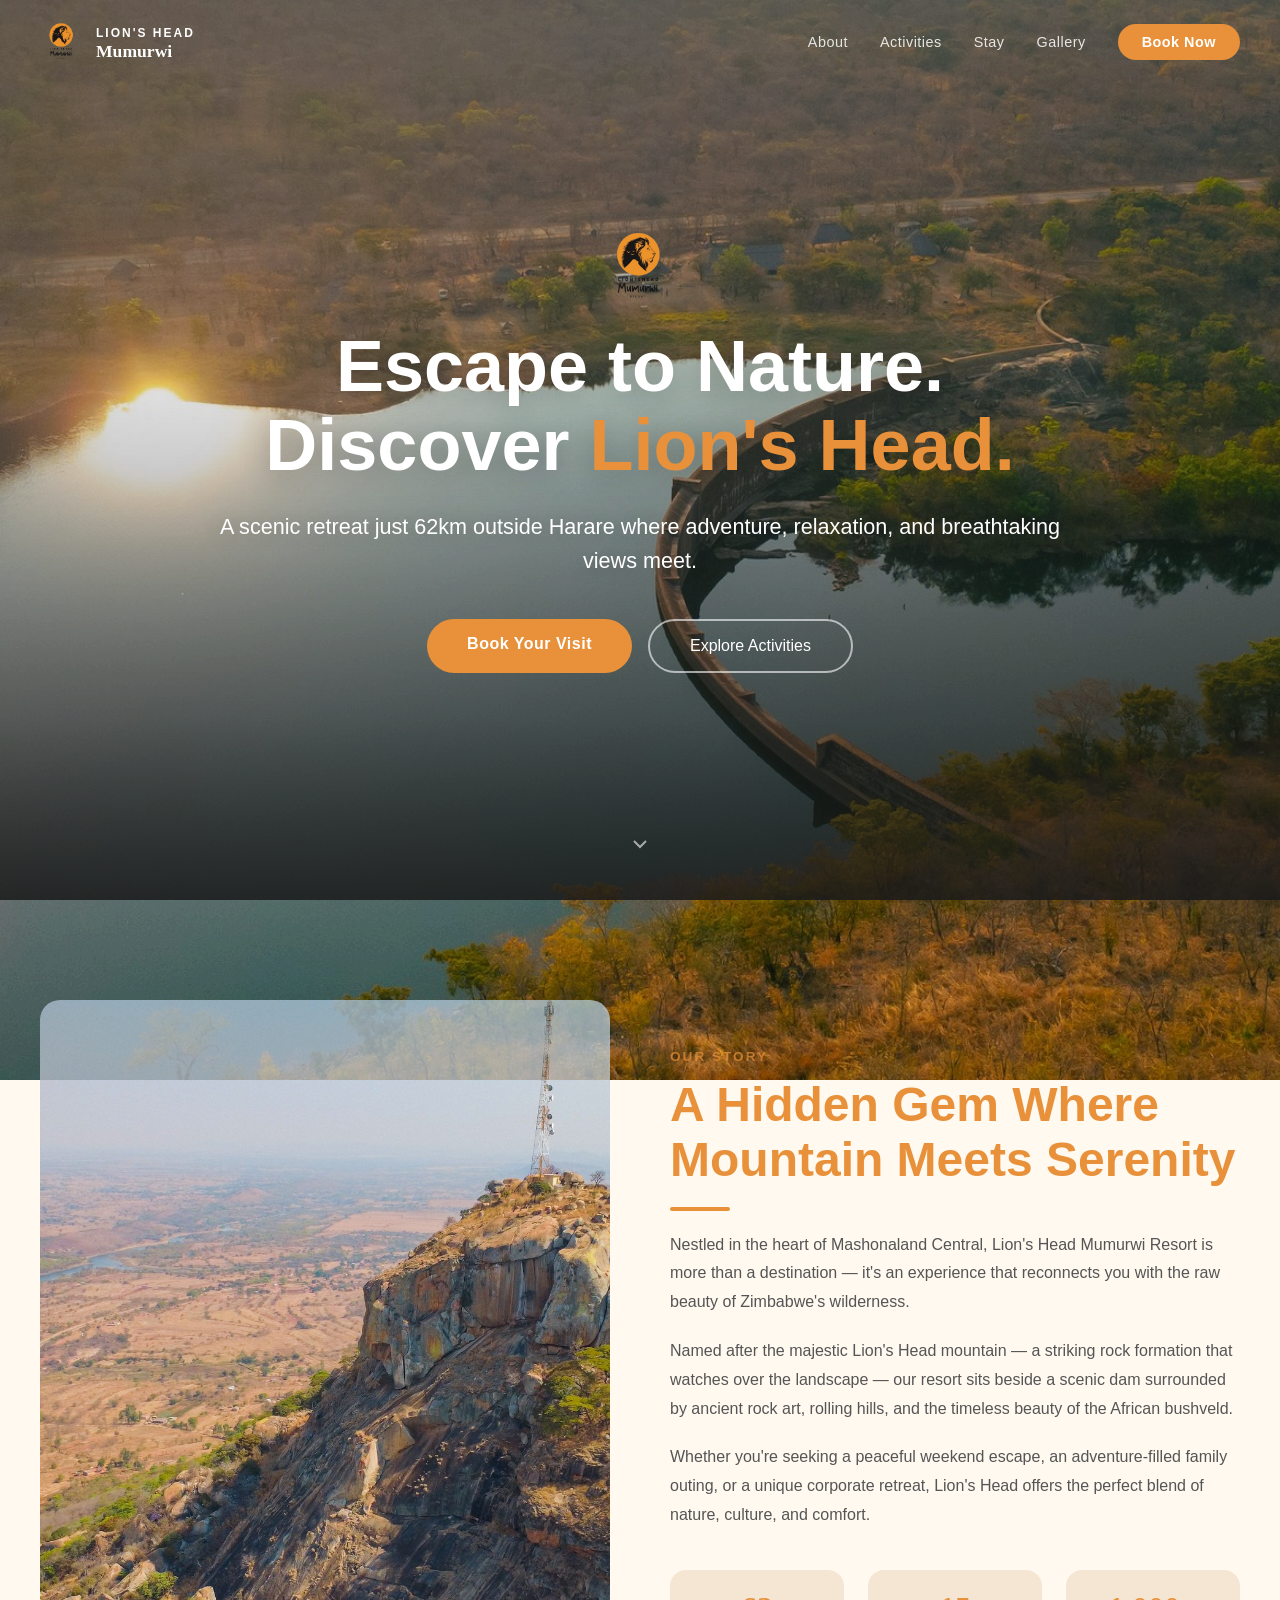
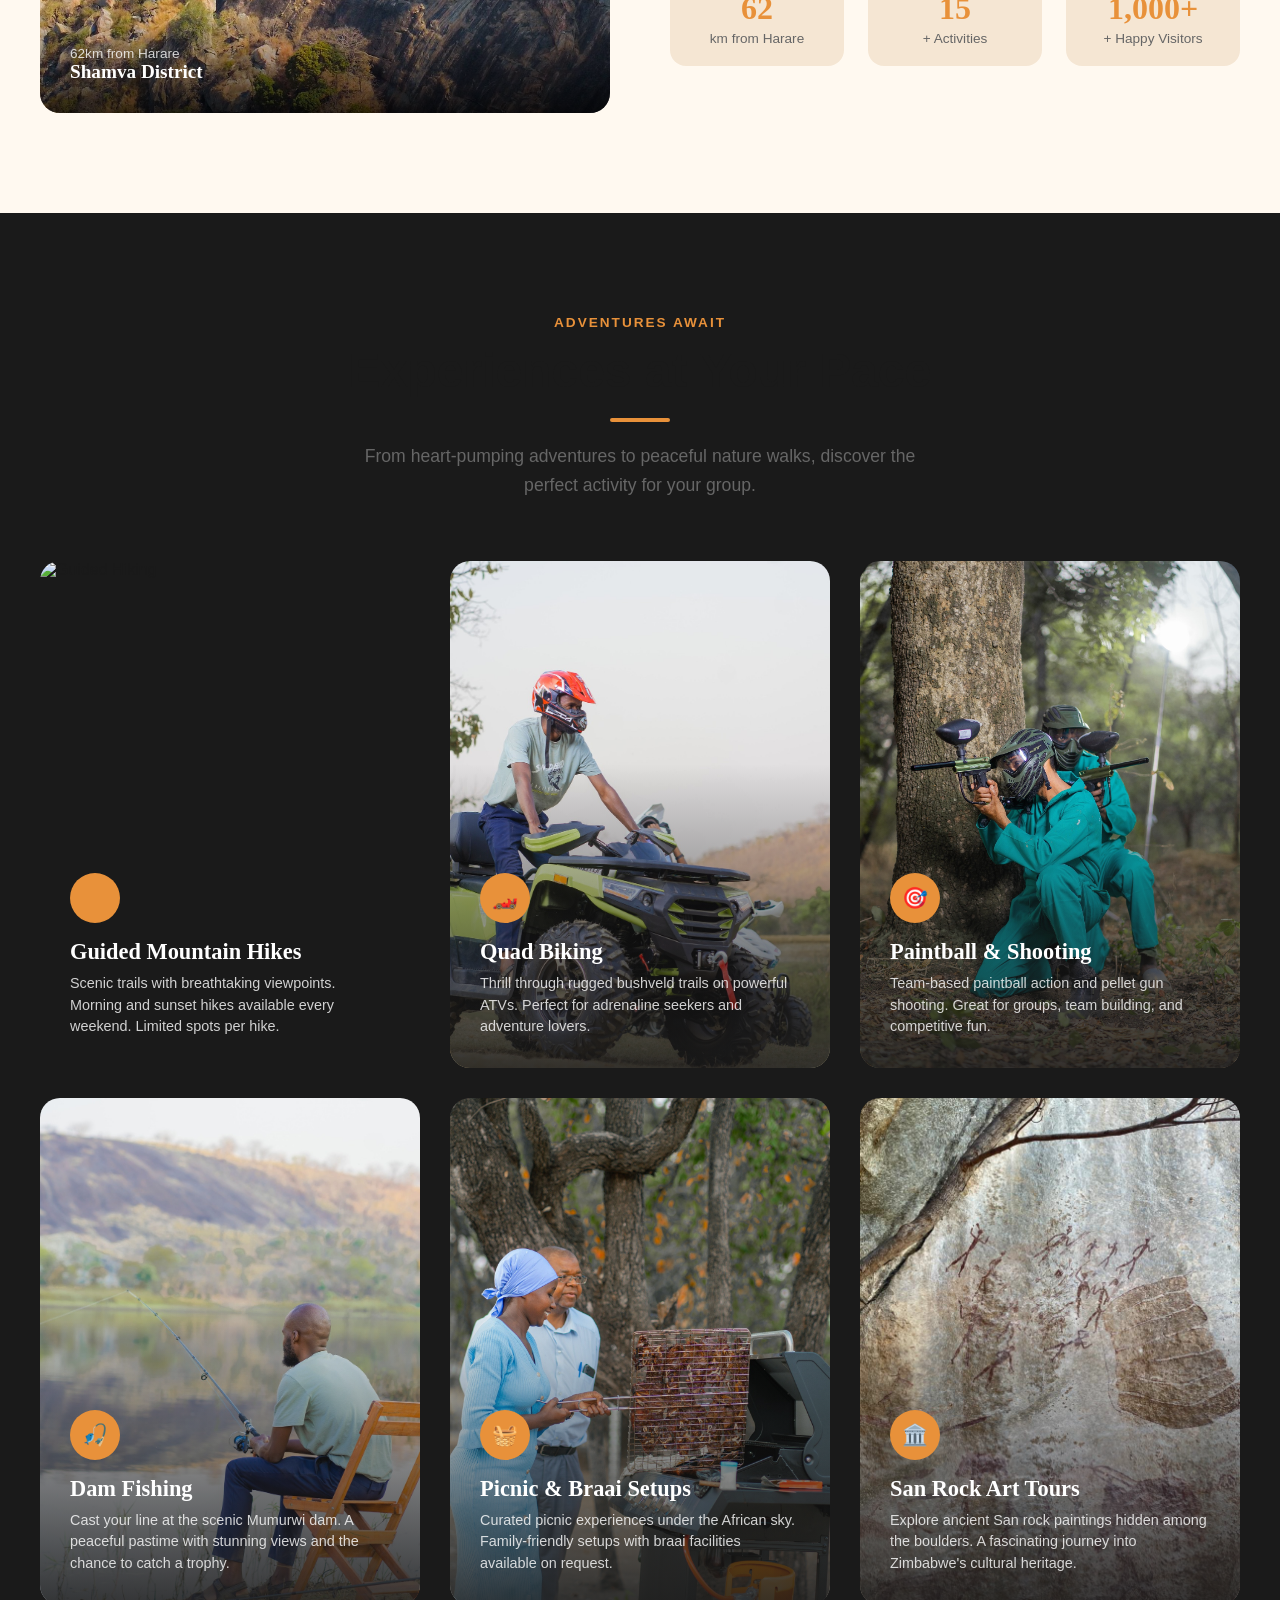
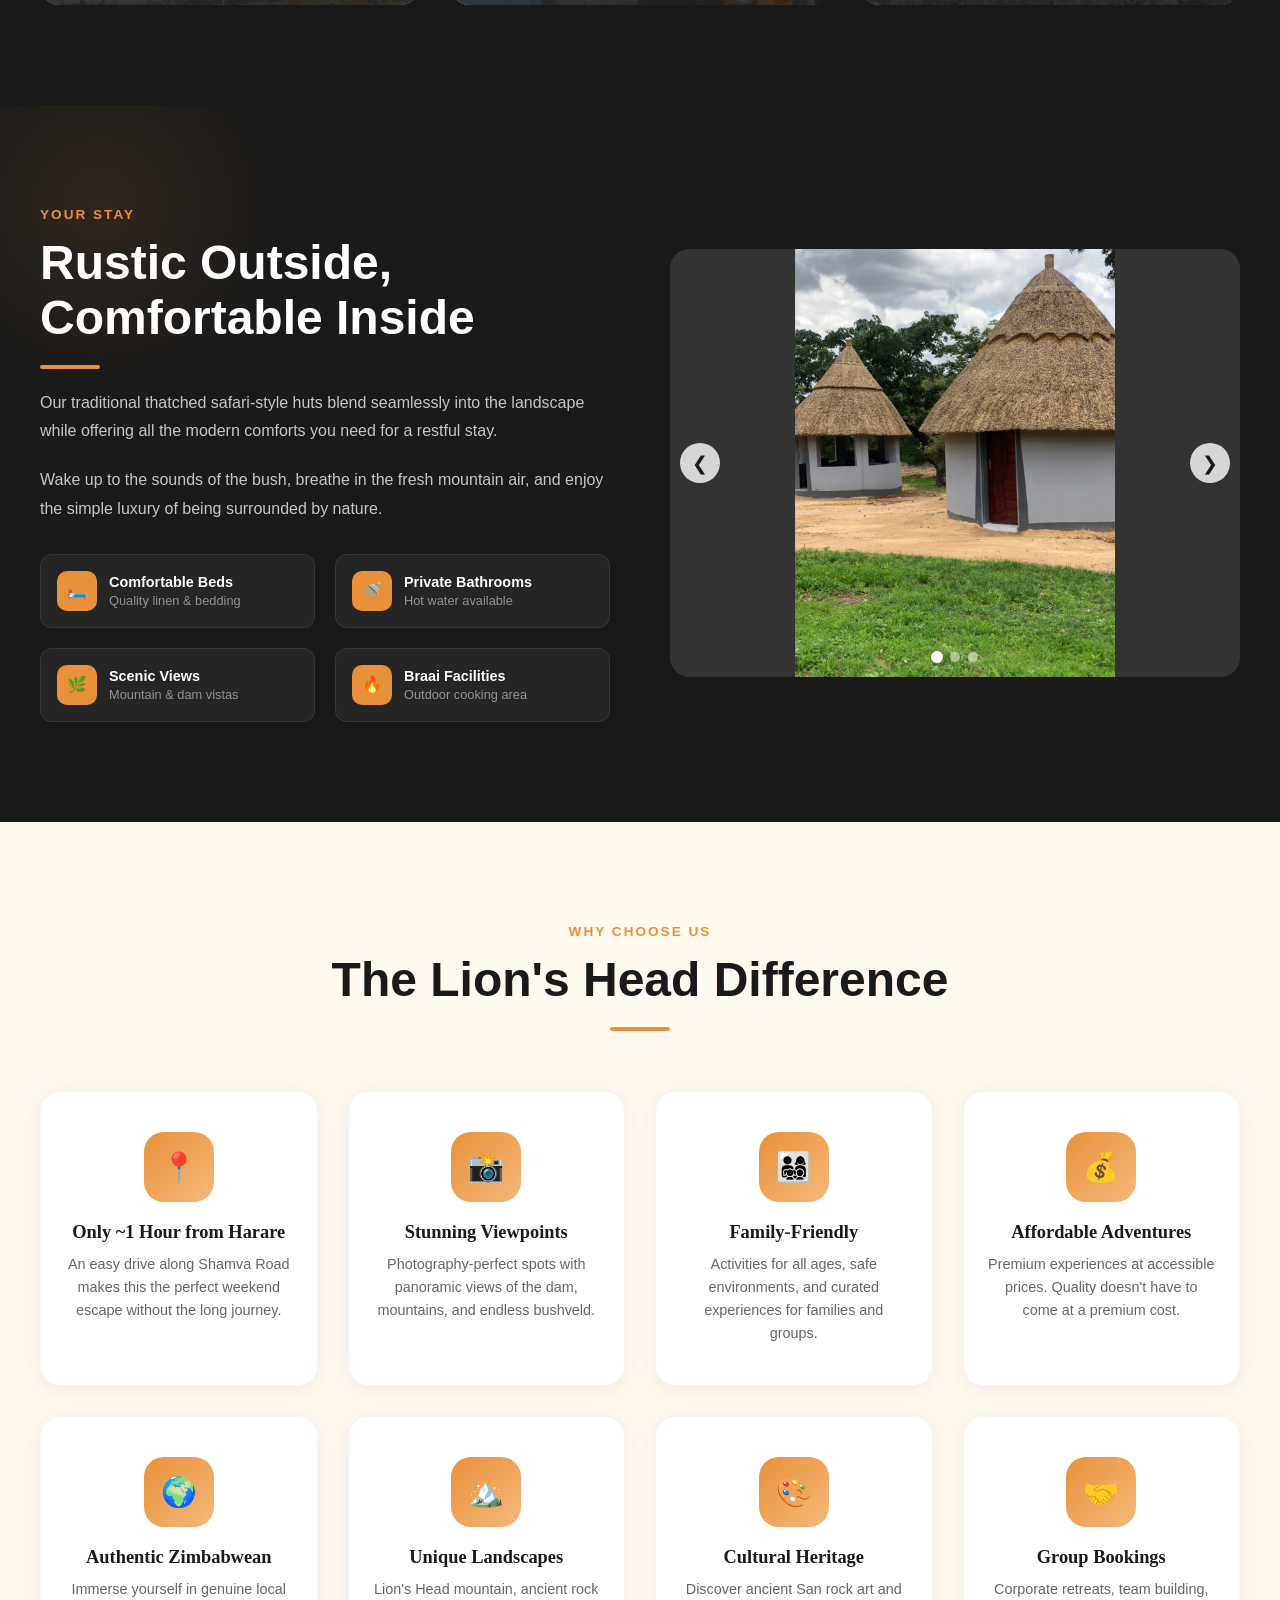
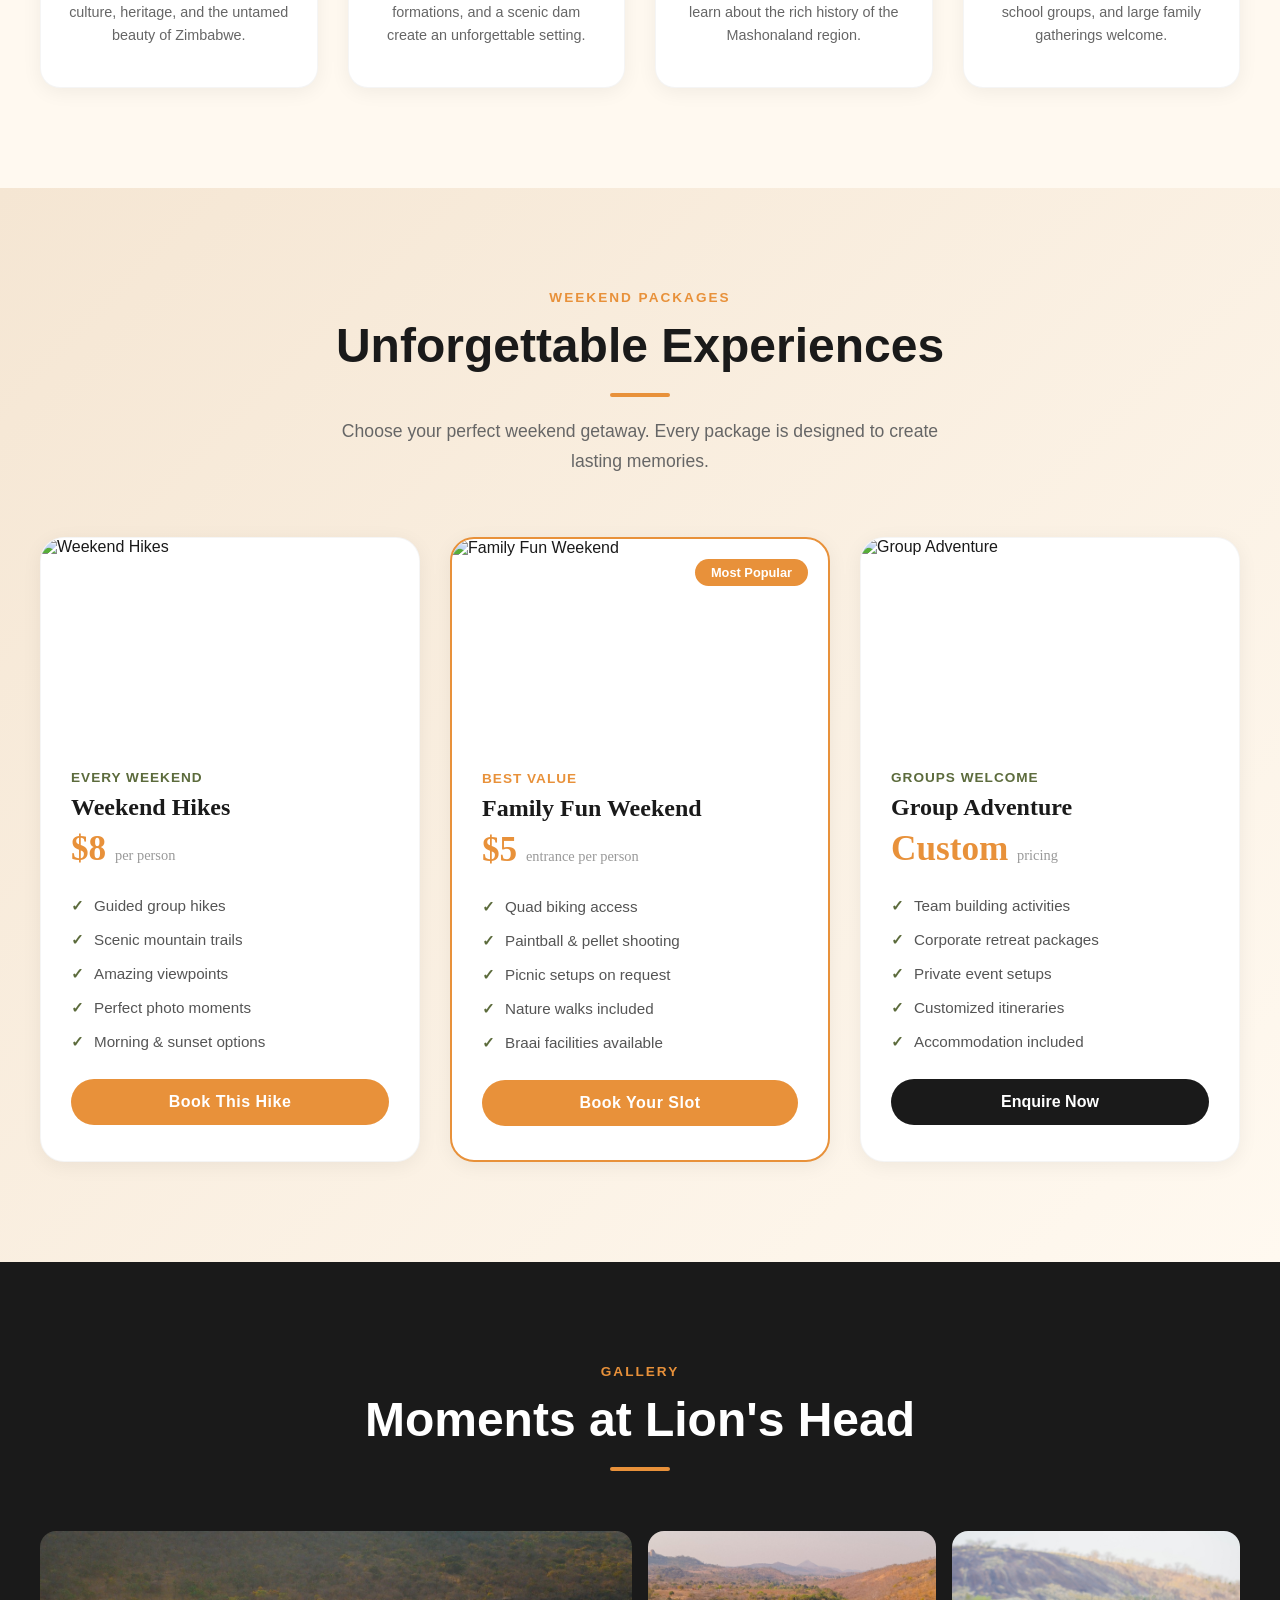
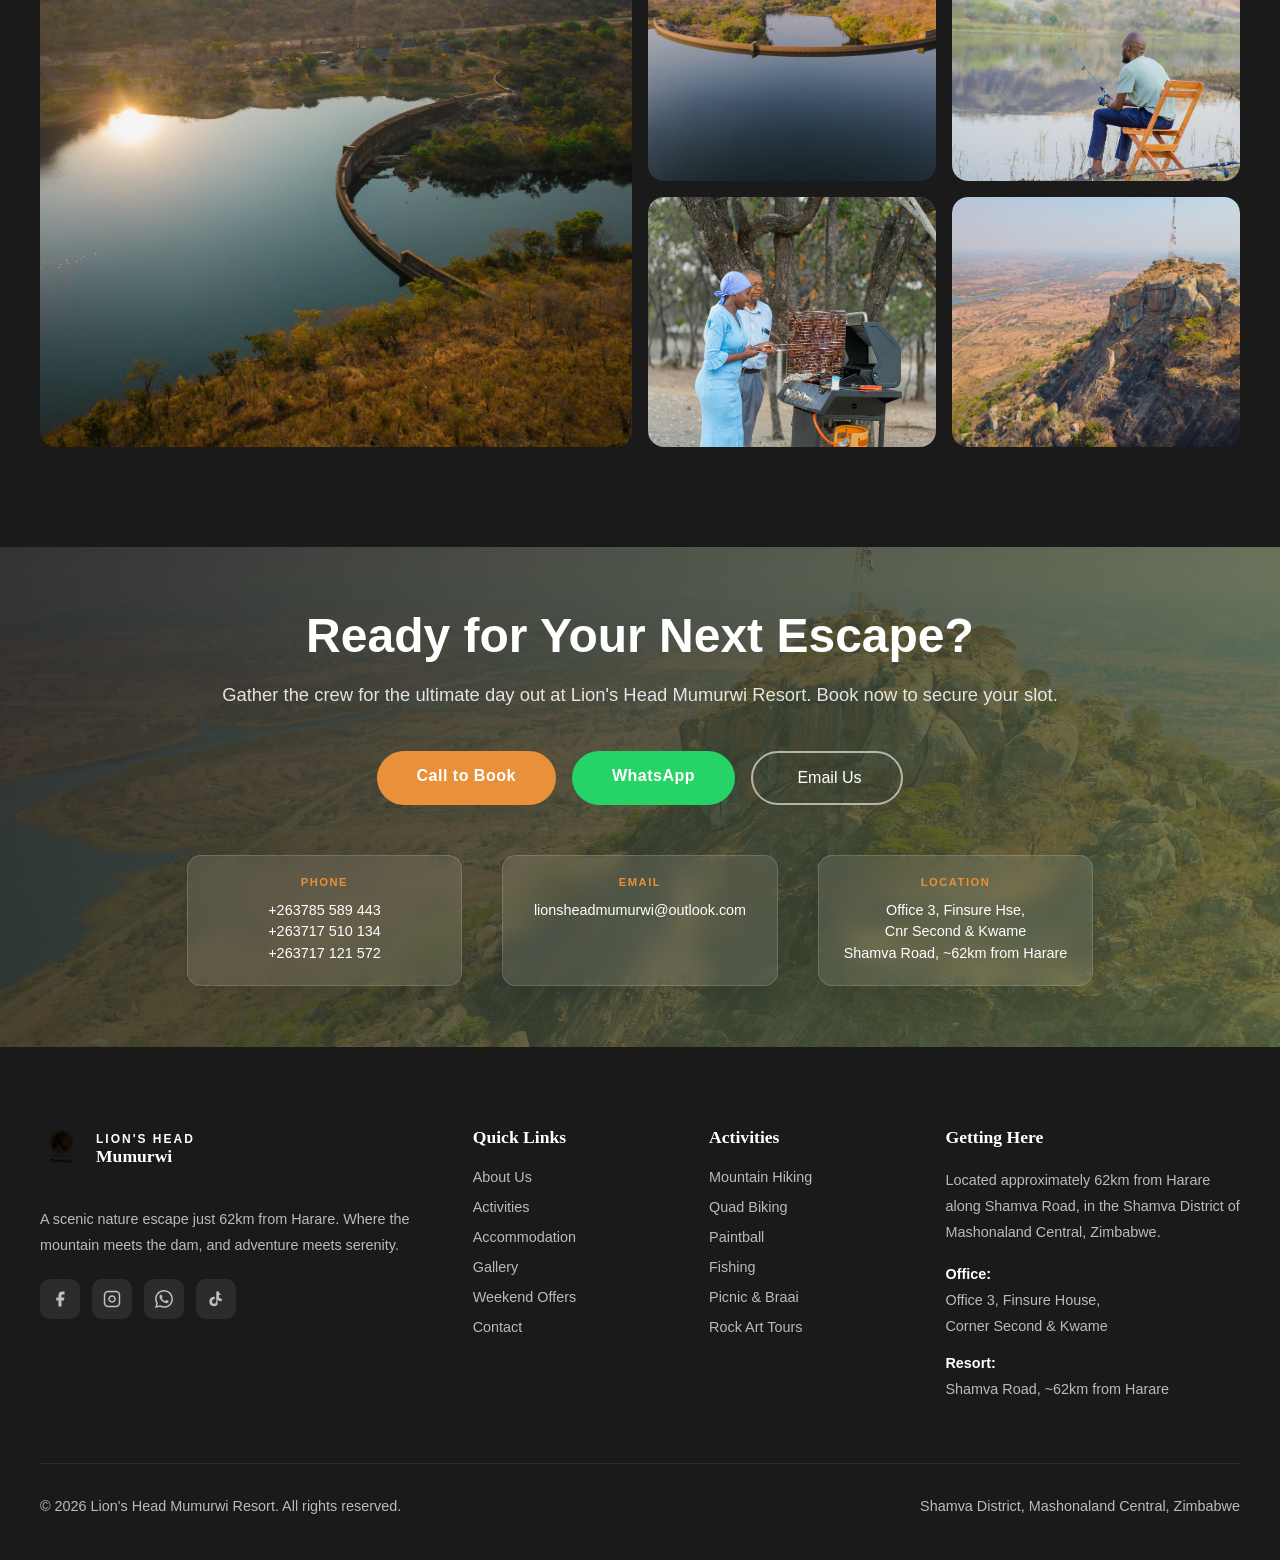
==== index.html @ 4648a1e6 "Landing page refactor with modular structure and image updates" ====
<!DOCTYPE html>
<html lang="en">
<head>
    <meta charset="UTF-8">
    <meta name="viewport" content="width=device-width, initial-scale=1.0">
    <title>Lion's Head Mumurwi Resort | Escape to Nature Near Harare</title>
    <link rel="preconnect" href="https://cdn.jsdelivr.net">
    <link href="https://cdn.jsdelivr.net/npm/tailwindcss@3.4.1/dist/tailwind.min.css" rel="stylesheet">
    <link href="https://cdn.jsdelivr.net/npm/@fontsource/playfair-display@5.0.8/400.css" rel="stylesheet">
    <link href="https://cdn.jsdelivr.net/npm/@fontsource/playfair-display@5.0.8/700.css" rel="stylesheet">
    <link href="https://cdn.jsdelivr.net/npm/@fontsource/inter@5.0.20/300.css" rel="stylesheet">
    <link href="https://cdn.jsdelivr.net/npm/@fontsource/inter@5.0.20/400.css" rel="stylesheet">
    <link href="https://cdn.jsdelivr.net/npm/@fontsource/inter@5.0.20/500.css" rel="stylesheet">
    <link href="https://cdn.jsdelivr.net/npm/@fontsource/inter@5.0.20/600.css" rel="stylesheet">
    <link rel="stylesheet" href="css/styles.css">
    <link rel="icon" type="image/png" href="img/logo.png">
</head>
<body>

    <!-- Scroll Progress -->
    <div class="scroll-progress" id="scrollProgress"></div>

    <!-- Navigation -->
    <nav class="nav-bar" id="navbar">
        <a href="#" class="nav-logo">
            <img src="img/logo.png" alt="Lion's Head Mumurwi Resort Logo">
            <div>
                <span style="font-size:0.75rem; letter-spacing:2px; text-transform:uppercase; font-weight:600;">Lion's Head</span>
                <span style="display:block; font-size:1.1rem; font-family:'Playfair Display',serif; font-weight:700;">Mumurwi</span>
            </div>
        </a>
        <ul class="nav-links">
            <li><a href="#about">About</a></li>
            <li><a href="#activities">Activities</a></li>
            <li><a href="#accommodation">Stay</a></li>
            <li><a href="#gallery">Gallery</a></li>
            <li><a href="#contact" class="nav-cta">Book Now</a></li>
        </ul>
        <button class="mobile-menu-btn" onclick="toggleMobileMenu()" aria-label="Open menu">
            <svg width="28" height="28" viewBox="0 0 24 24" fill="none" stroke="currentColor" stroke-width="2">
                <line x1="3" y1="6" x2="21" y2="6"/>
                <line x1="3" y1="12" x2="21" y2="12"/>
                <line x1="3" y1="18" x2="21" y2="18"/>
            </svg>
        </button>
    </nav>

    <!-- Mobile Menu -->
    <div class="mobile-menu" id="mobileMenu">
        <button class="mobile-close" onclick="toggleMobileMenu()" aria-label="Close menu"></button>
        <a href="#about" onclick="toggleMobileMenu()">About</a>
        <a href="#activities" onclick="toggleMobileMenu()">Activities</a>
        <a href="#accommodation" onclick="toggleMobileMenu()">Accommodation</a>
        <a href="#gallery" onclick="toggleMobileMenu()">Gallery</a>
        <a href="#contact" onclick="toggleMobileMenu()">Contact</a>
        <a href="#contact" class="btn-primary" onclick="toggleMobileMenu()">Book Now</a>
    </div>

    <!-- Hero Section -->
    <section class="hero-section" id="hero">
        <div class="parallax-bg" id="heroBg" style="background-image: url('img/herobackground.jpg');"></div>
        <div class="hero-overlay"></div>
        <div class="hero-content">
            <div class="hero-animate" style="margin-bottom:20px;">
                <img src="img/logo.png" alt="Lion's Head Mumurwi Resort Logo" class="hero-logo" style="margin:0 auto; display:block;">
            </div>
            <h1 class="hero-title hero-animate hero-animate-delay-1">
                Escape to Nature.<br>Discover <span style="color:var(--orange-primary);">Lion's Head.</span>
            </h1>
            <p class="hero-subtitle hero-animate hero-animate-delay-2" style="margin:24px auto 40px;">
                A scenic retreat just 62km outside Harare where adventure, relaxation, and breathtaking views meet.
            </p>
            <div class="hero-animate hero-animate-delay-3" style="display:flex; gap:16px; justify-content:center; flex-wrap:wrap;">
                <a href="#contact" class="btn-primary">Book Your Visit</a>
                <a href="#activities" class="btn-secondary">Explore Activities</a>
            </div>
        </div>
        <!-- Scroll indicator -->
        <div style="position:absolute; bottom:40px; left:50%; transform:translateX(-50%); z-index:2; animation:float 2s ease-in-out infinite;">
            <svg width="24" height="24" viewBox="0 0 24 24" fill="none" stroke="rgba(255,255,255,0.6)" stroke-width="2">
                <polyline points="6,9 12,15 18,9"/>
            </svg>
        </div>
    </section>

    <!-- About Section -->
    <section class="section-padding" id="about" style="background:var(--warm-white);">
        <div class="about-grid">
            <div class="about-image-wrapper animate-on-scroll from-left">
                <img src="img/mountains1.jpg" alt="Hiking at Lion's Head">
                <div class="about-image-overlay">
                    <p style="font-size:0.85rem; opacity:0.8;">62km from Harare</p>
                    <p style="font-size:1.2rem; font-weight:600; font-family:'Playfair Display',serif;">Shamva District</p>
                </div>
            </div>
            <div class="animate-on-scroll from-right">
                <span style="color:var(--orange-primary); font-weight:600; font-size:0.85rem; letter-spacing:2px; text-transform:uppercase;">Our Story</span>
                <h2 class="section-title" style="margin-top:12px; color: var(--orange-primary);">A Hidden Gem Where<br>Mountain Meets Serenity</h2>
                <div class="section-divider"></div>
                <p style="color:#555; line-height:1.8; margin-bottom:20px;">
                    Nestled in the heart of Mashonaland Central, Lion's Head Mumurwi Resort is more than a destination — it's an experience that reconnects you with the raw beauty of Zimbabwe's wilderness.
                </p>
                <p style="color:#555; line-height:1.8; margin-bottom:20px;">
                    Named after the majestic Lion's Head mountain — a striking rock formation that watches over the landscape — our resort sits beside a scenic dam surrounded by ancient rock art, rolling hills, and the timeless beauty of the African bushveld.
                </p>
                <p style="color:#555; line-height:1.8; margin-bottom:32px;">
                    Whether you're seeking a peaceful weekend escape, an adventure-filled family outing, or a unique corporate retreat, Lion's Head offers the perfect blend of nature, culture, and comfort.
                </p>
                <div class="about-stats">
                    <div class="stat-item">
                        <div class="stat-number counter" data-target="62">0</div>
                        <div class="stat-label">km from Harare</div>
                    </div>
                    <div class="stat-item">
                        <div class="stat-number counter" data-target="15">0</div>
                        <div class="stat-label">+ Activities</div>
                    </div>
                    <div class="stat-item">
                        <div class="stat-number counter" data-target="1000">0</div>
                        <div class="stat-label">+ Happy Visitors</div>
                    </div>
                </div>
            </div>
        </div>
    </section>

    <!-- Activities Section -->
    <section class="section-padding" id="activities" style="background:var(--charcoal);">
        <div class="parallax-bg" style="background-image: url('img/herobackground.jpg'); opacity:0.15;"></div>
        <div style="position:relative; z-index:1;">
        <div style="text-align:center; margin-bottom:60px;">
            <span style="color:var(--orange-primary); font-weight:600; font-size:0.85rem; letter-spacing:2px; text-transform:uppercase;">Adventures Await</span>
            <h2 class="section-title" style="margin-top:12px;">Experiences at Your Pace</h2>
            <div class="section-divider" style="margin:20px auto;"></div>
            <p class="section-subtitle" style="margin:0 auto;">From heart-pumping adventures to peaceful nature walks, discover the perfect activity for your group.</p>
        </div>
        <div class="activities-grid">
            <div class="activity-card animate-on-scroll" style="transition-delay:0.1s;">
                <img src="https://image.qwenlm.ai/public_source/e8238fe2-42c8-42d4-871c-18adfd888b13/1255f6855-3624-4acb-a471-b8a15a38db6e.png" alt="Guided Hiking">
                <div class="activity-card-overlay">
                    <div class="activity-card-icon"></div>
                    <h3>Guided Mountain Hikes</h3>
                    <p>Scenic trails with breathtaking viewpoints. Morning and sunset hikes available every weekend. Limited spots per hike.</p>
                </div>
            </div>
            <div class="activity-card animate-on-scroll" style="transition-delay:0.2s;">
                <img src="img/quadbike1.jpg" alt="Quad Biking">
                <div class="activity-card-overlay">
                    <div class="activity-card-icon">🏎️</div>
                    <h3>Quad Biking</h3>
                    <p>Thrill through rugged bushveld trails on powerful ATVs. Perfect for adrenaline seekers and adventure lovers.</p>
                </div>
            </div>
            <div class="activity-card animate-on-scroll" style="transition-delay:0.3s;">
                <img src="img/paintball2.jpg" alt="Paintball">
                <div class="activity-card-overlay">
                    <div class="activity-card-icon">🎯</div>
                    <h3>Paintball & Shooting</h3>
                    <p>Team-based paintball action and pellet gun shooting. Great for groups, team building, and competitive fun.</p>
                </div>
            </div>
            <div class="activity-card animate-on-scroll" style="transition-delay:0.4s;">
                <img src="img/fishing1.jpg" alt="Fishing at the Dam">
                <div class="activity-card-overlay">
                    <div class="activity-card-icon">🎣</div>
                    <h3>Dam Fishing</h3>
                    <p>Cast your line at the scenic Mumurwi dam. A peaceful pastime with stunning views and the chance to catch a trophy.</p>
                </div>
            </div>
            <div class="activity-card animate-on-scroll" style="transition-delay:0.5s;">
                <img src="img/braai1.jpg" alt="Picnic & Braai">
                <div class="activity-card-overlay">
                    <div class="activity-card-icon">🧺</div>
                    <h3>Picnic & Braai Setups</h3>
                    <p>Curated picnic experiences under the African sky. Family-friendly setups with braai facilities available on request.</p>
                </div>
            </div>
            <div class="activity-card animate-on-scroll" style="transition-delay:0.6s;">
                <img src="img/sanrock1.jpg" alt="Rock Art Tour">
                <div class="activity-card-overlay">
                    <div class="activity-card-icon">🏛️</div>
                    <h3>San Rock Art Tours</h3>
                    <p>Explore ancient San rock paintings hidden among the boulders. A fascinating journey into Zimbabwe's cultural heritage.</p>
                </div>
            </div>
        </div>
        </div>
    </section>

    <!-- Accommodation Section -->
    <section class="accommodation-section section-padding" id="accommodation">
        <div class="accom-grid">
            <div class="animate-on-scroll from-left">
                <span style="color:var(--orange-primary); font-weight:600; font-size:0.85rem; letter-spacing:2px; text-transform:uppercase;">Your Stay</span>
                <h2 class="section-title" style="color:white; margin-top:12px;">Rustic Outside,<br>Comfortable Inside</h2>
                <div class="section-divider"></div>
                <p style="color:rgba(255,255,255,0.75); line-height:1.8; margin-bottom:20px;">
                    Our traditional thatched safari-style huts blend seamlessly into the landscape while offering all the modern comforts you need for a restful stay.
                </p>
                <p style="color:rgba(255,255,255,0.75); line-height:1.8; margin-bottom:30px;">
                    Wake up to the sounds of the bush, breathe in the fresh mountain air, and enjoy the simple luxury of being surrounded by nature.
                </p>
                <div class="accom-features">
                    <div class="accom-feature">
                        <div class="accom-feature-icon">🛏️</div>
                        <div>
                            <span style="color:white; font-weight:600; font-size:0.9rem;">Comfortable Beds</span>
                            <p style="color:rgba(255,255,255,0.5); font-size:0.8rem; margin-top:2px;">Quality linen & bedding</p>
                        </div>
                    </div>
                    <div class="accom-feature">
                        <div class="accom-feature-icon">🚿</div>
                        <div>
                            <span style="color:white; font-weight:600; font-size:0.9rem;">Private Bathrooms</span>
                            <p style="color:rgba(255,255,255,0.5); font-size:0.8rem; margin-top:2px;">Hot water available</p>
                        </div>
                    </div>
                    <div class="accom-feature">
                        <div class="accom-feature-icon">🌿</div>
                        <div>
                            <span style="color:white; font-weight:600; font-size:0.9rem;">Scenic Views</span>
                            <p style="color:rgba(255,255,255,0.5); font-size:0.8rem; margin-top:2px;">Mountain & dam vistas</p>
                        </div>
                    </div>
                    <div class="accom-feature">
                        <div class="accom-feature-icon">🔥</div>
                        <div>
                            <span style="color:white; font-weight:600; font-size:0.9rem;">Braai Facilities</span>
                            <p style="color:rgba(255,255,255,0.5); font-size:0.8rem; margin-top:2px;">Outdoor cooking area</p>
                        </div>
                    </div>
                </div>
            </div>
            <div class="animate-on-scroll from-right">
                <div class="accom-image-wrapper">
                    <div class="accom-carousel" id="accomCarousel">
                        <img src="img/acc1.jpg" alt="Safari Lodge Accommodation 1" class="accom-carousel-slide active">
                        <img src="img/acc2.jpg" alt="Safari Lodge Accommodation 2" class="accom-carousel-slide">
                        <img src="img/acc3.jpg" alt="Safari Lodge Accommodation 3" class="accom-carousel-slide">
                    </div>
                    <button class="accom-carousel-btn prev" onclick="moveCarousel(-1)">&#10094;</button>
                    <button class="accom-carousel-btn next" onclick="moveCarousel(1)">&#10095;</button>
                    <div class="accom-carousel-dots">
                        <span class="dot active" onclick="goToSlide(0)"></span>
                        <span class="dot" onclick="goToSlide(1)"></span>
                        <span class="dot" onclick="goToSlide(2)"></span>
                    </div>
                </div>
            </div>
            <script>
                (function() {
                    let currentSlide = 0;
                    const slides = document.querySelectorAll('.accom-carousel-slide');
                    const dots = document.querySelectorAll('.accom-carousel-dots .dot');
                    
                    window.moveCarousel = function(direction) {
                        slides[currentSlide].classList.remove('active');
                        dots[currentSlide].classList.remove('active');
                        
                        currentSlide += direction;
                        
                        if (currentSlide >= slides.length) {
                            currentSlide = 0;
                        } else if (currentSlide < 0) {
                            currentSlide = slides.length - 1;
                        }
                        
                        slides[currentSlide].classList.add('active');
                        dots[currentSlide].classList.add('active');
                    };
                    
                    window.goToSlide = function(index) {
                        slides[currentSlide].classList.remove('active');
                        dots[currentSlide].classList.remove('active');
                        
                        currentSlide = index;
                        
                        slides[currentSlide].classList.add('active');
                        dots[currentSlide].classList.add('active');
                    };
                    
                    setInterval(() => {
                        window.moveCarousel(1);
                    }, 5000);
                })();
            </script>
        </div>
    </section>

    <!-- Highlights Section -->
    <section class="section-padding" id="highlights" style="background:var(--warm-white);">
        <div style="text-align:center; margin-bottom:60px;">
            <span style="color:var(--orange-primary); font-weight:600; font-size:0.85rem; letter-spacing:2px; text-transform:uppercase;">Why Choose Us</span>
            <h2 class="section-title" style="margin-top:12px;">The Lion's Head Difference</h2>
            <div class="section-divider" style="margin:20px auto;"></div>
        </div>
        <div class="highlights-grid">
            <div class="highlight-card animate-on-scroll" style="transition-delay:0.1s;">
                <div class="highlight-icon">📍</div>
                <h3>Only ~1 Hour from Harare</h3>
                <p>An easy drive along Shamva Road makes this the perfect weekend escape without the long journey.</p>
            </div>
            <div class="highlight-card animate-on-scroll" style="transition-delay:0.2s;">
                <div class="highlight-icon">📸</div>
                <h3>Stunning Viewpoints</h3>
                <p>Photography-perfect spots with panoramic views of the dam, mountains, and endless bushveld.</p>
            </div>
            <div class="highlight-card animate-on-scroll" style="transition-delay:0.3s;">
                <div class="highlight-icon">👨‍👩‍👧‍👦</div>
                <h3>Family-Friendly</h3>
                <p>Activities for all ages, safe environments, and curated experiences for families and groups.</p>
            </div>
            <div class="highlight-card animate-on-scroll" style="transition-delay:0.4s;">
                <div class="highlight-icon">💰</div>
                <h3>Affordable Adventures</h3>
                <p>Premium experiences at accessible prices. Quality doesn't have to come at a premium cost.</p>
            </div>
            <div class="highlight-card animate-on-scroll" style="transition-delay:0.5s;">
                <div class="highlight-icon">🌍</div>
                <h3>Authentic Zimbabwean</h3>
                <p>Immerse yourself in genuine local culture, heritage, and the untamed beauty of Zimbabwe.</p>
            </div>
            <div class="highlight-card animate-on-scroll" style="transition-delay:0.6s;">
                <div class="highlight-icon">🏔️</div>
                <h3>Unique Landscapes</h3>
                <p>Lion's Head mountain, ancient rock formations, and a scenic dam create an unforgettable setting.</p>
            </div>
            <div class="highlight-card animate-on-scroll" style="transition-delay:0.7s;">
                <div class="highlight-icon">🎨</div>
                <h3>Cultural Heritage</h3>
                <p>Discover ancient San rock art and learn about the rich history of the Mashonaland region.</p>
            </div>
            <div class="highlight-card animate-on-scroll" style="transition-delay:0.8s;">
                <div class="highlight-icon">🤝</div>
                <h3>Group Bookings</h3>
                <p>Corporate retreats, team building, school groups, and large family gatherings welcome.</p>
            </div>
        </div>
    </section>

    <!-- Weekend Offers Section -->
    <section class="offers-section section-padding" id="offers">
        <div style="text-align:center; margin-bottom:60px;">
            <span style="color:var(--orange-primary); font-weight:600; font-size:0.85rem; letter-spacing:2px; text-transform:uppercase;">Weekend Packages</span>
            <h2 class="section-title" style="margin-top:12px;">Unforgettable Experiences</h2>
            <div class="section-divider" style="margin:20px auto;"></div>
            <p class="section-subtitle" style="margin:0 auto;">Choose your perfect weekend getaway. Every package is designed to create lasting memories.</p>
        </div>
        <div class="offers-grid">
            <div class="offer-card animate-on-scroll" style="transition-delay:0.1s;">
                <div class="offer-image">
                    <img src="https://image.qwenlm.ai/public_source/e8238fe2-42c8-42d4-871c-18adfd888b13/1255f6855-3624-4acb-a471-b8a15a38db6e.png" alt="Weekend Hikes">
                </div>
                <div class="offer-content">
                    <span style="color:var(--olive); font-weight:600; font-size:0.85rem; text-transform:uppercase; letter-spacing:1px;">Every Weekend</span>
                    <h3 style="font-family:'Playfair Display',serif; font-size:1.5rem; margin:8px 0;">Weekend Hikes</h3>
                    <div class="offer-price">$8 <span>per person</span></div>
                    <ul class="offer-features">
                        <li>Guided group hikes</li>
                        <li>Scenic mountain trails</li>
                        <li>Amazing viewpoints</li>
                        <li>Perfect photo moments</li>
                        <li>Morning & sunset options</li>
                    </ul>
                    <a href="#contact" class="btn-primary" style="width:100%; text-align:center; padding:14px;">Book This Hike</a>
                </div>
            </div>
            <div class="offer-card featured animate-on-scroll" style="transition-delay:0.2s;">
                <div class="offer-badge">Most Popular</div>
                <div class="offer-image">
                    <img src="https://image.qwenlm.ai/public_source/e8238fe2-42c8-42d4-871c-18adfd888b13/16fc05536-45f1-4cf2-be18-459275e40e30.png" alt="Family Fun Weekend">
                </div>
                <div class="offer-content">
                    <span style="color:var(--orange-primary); font-weight:600; font-size:0.85rem; text-transform:uppercase; letter-spacing:1px;">Best Value</span>
                    <h3 style="font-family:'Playfair Display',serif; font-size:1.5rem; margin:8px 0;">Family Fun Weekend</h3>
                    <div class="offer-price">$5 <span>entrance per person</span></div>
                    <ul class="offer-features">
                        <li>Quad biking access</li>
                        <li>Paintball & pellet shooting</li>
                        <li>Picnic setups on request</li>
                        <li>Nature walks included</li>
                        <li>Braai facilities available</li>
                    </ul>
                    <a href="#contact" class="btn-primary" style="width:100%; text-align:center; padding:14px;">Book Your Slot</a>
                </div>
            </div>
            <div class="offer-card animate-on-scroll" style="transition-delay:0.3s;">
                <div class="offer-image">
                    <img src="https://image.qwenlm.ai/public_source/e8238fe2-42c8-42d4-871c-18adfd888b13/10d5c59d7-c426-4299-a27f-4711f64c837c.png" alt="Group Adventure">
                </div>
                <div class="offer-content">
                    <span style="color:var(--olive); font-weight:600; font-size:0.85rem; text-transform:uppercase; letter-spacing:1px;">Groups Welcome</span>
                    <h3 style="font-family:'Playfair Display',serif; font-size:1.5rem; margin:8px 0;">Group Adventure</h3>
                    <div class="offer-price">Custom <span>pricing</span></div>
                    <ul class="offer-features">
                        <li>Team building activities</li>
                        <li>Corporate retreat packages</li>
                        <li>Private event setups</li>
                        <li>Customized itineraries</li>
                        <li>Accommodation included</li>
                    </ul>
                    <a href="#contact" class="btn-dark" style="width:100%; text-align:center; padding:14px;">Enquire Now</a>
                </div>
            </div>
        </div>
    </section>

    <!-- Gallery Section -->
    <section class="section-padding" id="gallery" style="background:var(--charcoal);">
        <div class="parallax-bg" style="background-image: url('img/herobackground.jpg'); opacity:0.15;"></div>
        <div style="position:relative; z-index:1;">
        <div style="text-align:center; margin-bottom:60px;">
            <span style="color:var(--orange-primary); font-weight:600; font-size:0.85rem; letter-spacing:2px; text-transform:uppercase;">Gallery</span>
            <h2 class="section-title" style="margin-top:12px; color:white;">Moments at Lion's Head</h2>
            <div class="section-divider" style="margin:20px auto;"></div>
        </div>
        <div class="gallery-grid">
            <div class="gallery-item animate-on-scroll scale-in" onclick="openLightbox(this)">
                <img src="img/damview1.jpg" alt="Dam View 1">
                <div class="gallery-item-overlay">
                    <div class="gallery-zoom-icon">
                        <svg width="20" height="20" viewBox="0 0 24 24" fill="none" stroke="#1A1A1A" stroke-width="2">
                            <circle cx="11" cy="11" r="8"/><line x1="21" y1="21" x2="16.65" y2="16.65"/>
                            <line x1="11" y1="8" x2="11" y2="14"/><line x1="8" y1="11" x2="14" y2="11"/>
                        </svg>
                    </div>
                </div>
            </div>
            <div class="gallery-item animate-on-scroll scale-in" style="transition-delay:0.1s;" onclick="openLightbox(this)">
                <img src="img/damview2.jpg" alt="Dam View 2">
                <div class="gallery-item-overlay">
                    <div class="gallery-zoom-icon">
                        <svg width="20" height="20" viewBox="0 0 24 24" fill="none" stroke="#1A1A1A" stroke-width="2">
                            <circle cx="11" cy="11" r="8"/><line x1="21" y1="21" x2="16.65" y2="16.65"/>
                            <line x1="11" y1="8" x2="11" y2="14"/><line x1="8" y1="11" x2="14" y2="11"/>
                        </svg>
                    </div>
                </div>
            </div>
            <div class="gallery-item animate-on-scroll scale-in" style="transition-delay:0.2s;" onclick="openLightbox(this)">
                <img src="img/fishing1.jpg" alt="Fishing">
                <div class="gallery-item-overlay">
                    <div class="gallery-zoom-icon">
                        <svg width="20" height="20" viewBox="0 0 24 24" fill="none" stroke="#1A1A1A" stroke-width="2">
                            <circle cx="11" cy="11" r="8"/><line x1="21" y1="21" x2="16.65" y2="16.65"/>
                            <line x1="11" y1="8" x2="11" y2="14"/><line x1="8" y1="11" x2="14" y2="11"/>
                        </svg>
                    </div>
                </div>
            </div>
            <div class="gallery-item animate-on-scroll scale-in" style="transition-delay:0.3s;" onclick="openLightbox(this)">
                <img src="img/braai1.jpg" alt="Braai">
                <div class="gallery-item-overlay">
                    <div class="gallery-zoom-icon">
                        <svg width="20" height="20" viewBox="0 0 24 24" fill="none" stroke="#1A1A1A" stroke-width="2">
                            <circle cx="11" cy="11" r="8"/><line x1="21" y1="21" x2="16.65" y2="16.65"/>
                            <line x1="11" y1="8" x2="11" y2="14"/><line x1="8" y1="11" x2="14" y2="11"/>
                        </svg>
                    </div>
                </div>
            </div>
            <div class="gallery-item animate-on-scroll scale-in" style="transition-delay:0.4s;" onclick="openLightbox(this)">
                <img src="img/mountains1.jpg" alt="Mountains">
                <div class="gallery-item-overlay">
                    <div class="gallery-zoom-icon">
                        <svg width="20" height="20" viewBox="0 0 24 24" fill="none" stroke="#1A1A1A" stroke-width="2">
                            <circle cx="11" cy="11" r="8"/><line x1="21" y1="21" x2="16.65" y2="16.65"/>
                            <line x1="11" y1="8" x2="11" y2="14"/><line x1="8" y1="11" x2="14" y2="11"/>
                        </svg>
                    </div>
                </div>
            </div>
        </div>
        </div>
    </section>

    <!-- CTA Section -->
    <section class="cta-section" id="contact">
        <div class="parallax-bg" style="background-image: url('img/mountains1.jpg');"></div>
        <div class="cta-overlay"></div>
        <div class="cta-content animate-on-scroll">
            <div class="cta-text-wrapper">
                <h2 class="section-title" style="color:white; margin-bottom:16px;">Ready for Your Next Escape?</h2>
                <p class="cta-subtitle">
                    Gather the crew for the ultimate day out at Lion's Head Mumurwi Resort. Book now to secure your slot.
                </p>
            </div>
            <div class="cta-buttons-wrapper">
                <a href="tel:+263785589443" class="btn-primary"> Call to Book</a>
                <a href="https://wa.me/263785589443" target="_blank" class="btn-primary" style="background:#25D366;"> WhatsApp</a>
                <a href="mailto:lionsheadmumurwi@outlook.com" class="btn-secondary">️ Email Us</a>
            </div>
            <div class="contact-cards-grid">
                <div class="contact-card">
                    <p class="contact-card-title">Phone</p>
                    <p class="contact-card-content">
                        +263785 589 443<br>
                        +263717 510 134<br>
                        +263717 121 572
                    </p>
                </div>
                <div class="contact-card">
                    <p class="contact-card-title">Email</p>
                    <p class="contact-card-content">lionsheadmumurwi@outlook.com</p>
                </div>
                <div class="contact-card">
                    <p class="contact-card-title">Location</p>
                    <p class="contact-card-content">
                        Office 3, Finsure Hse,<br>
                        Cnr Second & Kwame<br>
                        Shamva Road, ~62km from Harare
                    </p>
                </div>
            </div>
        </div>
    </section>

    <!-- Footer -->
    <footer class="footer">
        <div class="footer-grid">
            <div>
                <a href="#" class="nav-logo" style="margin-bottom:20px; display:inline-flex;">
                    <img src="img/logo.png" alt="Lion's Head Mumurwi Resort Logo" style="width:44px; height:44px;">
                    <div>
                        <span style="font-size:0.75rem; letter-spacing:2px; text-transform:uppercase; font-weight:600; color:white;">Lion's Head</span>
                        <span style="display:block; font-size:1.1rem; font-family:'Playfair Display',serif; font-weight:700; color:white;">Mumurwi</span>
                    </div>
                </a>
                <p style="margin-top:16px;">
                    A scenic nature escape just 62km from Harare. Where the mountain meets the dam, and adventure meets serenity.
                </p>
                <div class="footer-social">
                    <a href="#" aria-label="Facebook">
                        <svg width="18" height="18" viewBox="0 0 24 24" fill="currentColor"><path d="M18 2h-3a5 5 0 0 0-5 5v3H7v4h3v8h4v-8h3l1-4h-4V7a1 1 0 0 1 1-1h3z"/></svg>
                    </a>
                    <a href="#" aria-label="Instagram">
                        <svg width="18" height="18" viewBox="0 0 24 24" fill="none" stroke="currentColor" stroke-width="2"><rect x="2" y="2" width="20" height="20" rx="5" ry="5"/><path d="M16 11.37A4 4 0 1 1 12.63 8 4 4 0 0 1 16 11.37z"/><line x1="17.5" y1="6.5" x2="17.51" y2="6.5"/></svg>
                    </a>
                    <a href="#" aria-label="WhatsApp">
                        <svg width="18" height="18" viewBox="0 0 24 24" fill="currentColor"><path d="M17.472 14.382c-.297-.149-1.758-.867-2.03-.967-.273-.099-.471-.148-.67.15-.197.297-.767.966-.94 1.164-.173.199-.347.223-.644.075-.297-.15-1.255-.463-2.39-1.475-.883-.788-1.48-1.761-1.653-2.059-.173-.297-.018-.458.13-.606.134-.133.298-.347.446-.52.149-.174.198-.298.298-.497.099-.198.05-.371-.025-.52-.075-.149-.669-1.612-.916-2.207-.242-.579-.487-.5-.669-.51-.173-.008-.371-.01-.57-.01-.198 0-.52.074-.792.372-.272.297-1.04 1.016-1.04 2.479 0 1.462 1.065 2.875 1.213 3.074.149.198 2.096 3.2 5.077 4.487.709.306 1.262.489 1.694.625.712.227 1.36.195 1.871.118.571-.085 1.758-.719 2.006-1.413.248-.694.248-1.289.173-1.413-.074-.124-.272-.198-.57-.347m-5.421 7.403h-.004a9.87 9.87 0 0 1-5.031-1.378l-.361-.214-3.741.982.998-3.648-.235-.374a9.86 9.86 0 0 1-1.51-5.26c.001-5.45 4.436-9.884 9.888-9.884 2.64 0 5.122 1.03 6.988 2.898a9.825 9.825 0 0 1 2.893 6.994c-.003 5.45-4.437 9.884-9.885 9.884m8.413-18.297A11.815 11.815 0 0 0 12.05 0C5.495 0 .16 5.335.157 11.892c0 2.096.547 4.142 1.588 5.945L.057 24l6.305-1.654a11.882 11.882 0 0 0 5.683 1.448h.005c6.554 0 11.89-5.335 11.893-11.893a11.821 11.821 0 0 0-3.48-8.413z"/></svg>
                    </a>
                    <a href="#" aria-label="TikTok">
                        <svg width="18" height="18" viewBox="0 0 24 24" fill="currentColor"><path d="M19.59 6.69a4.83 4.83 0 0 1-3.77-4.25V2h-3.45v13.67a2.89 2.89 0 0 1-2.88 2.5 2.89 2.89 0 0 1-2.89-2.89 2.89 2.89 0 0 1 2.89-2.89c.28 0 .54.04.79.1v-3.5a6.37 6.37 0 0 0-.79-.05A6.34 6.34 0 0 0 3.15 15.2a6.34 6.34 0 0 0 10.86 4.46V13a8.28 8.28 0 0 0 5.58 2.15V11.7a4.84 4.84 0 0 1-3.58-1.63V6.69h3.58z"/></svg>
                    </a>
                </div>
            </div>
            <div>
                <h4>Quick Links</h4>
                <ul class="footer-links">
                    <li><a href="#about">About Us</a></li>
                    <li><a href="#activities">Activities</a></li>
                    <li><a href="#accommodation">Accommodation</a></li>
                    <li><a href="#gallery">Gallery</a></li>
                    <li><a href="#offers">Weekend Offers</a></li>
                    <li><a href="#contact">Contact</a></li>
                </ul>
            </div>
            <div>
                <h4>Activities</h4>
                <ul class="footer-links">
                    <li><a href="#activities">Mountain Hiking</a></li>
                    <li><a href="#activities">Quad Biking</a></li>
                    <li><a href="#activities">Paintball</a></li>
                    <li><a href="#activities">Fishing</a></li>
                    <li><a href="#activities">Picnic & Braai</a></li>
                    <li><a href="#activities">Rock Art Tours</a></li>
                </ul>
            </div>
            <div>
                <h4>Getting Here</h4>
                <p style="margin-bottom:16px;">
                    Located approximately 62km from Harare along Shamva Road, in the Shamva District of Mashonaland Central, Zimbabwe.
                </p>
                <p style="margin-bottom:12px;">
                    <strong style="color:white;">Office:</strong><br>
                    Office 3, Finsure House,<br>
                    Corner Second & Kwame
                </p>
                <p>
                    <strong style="color:white;">Resort:</strong><br>
                    Shamva Road, ~62km from Harare
                </p>
            </div>
        </div>
        <div class="footer-bottom">
            <p>© 2026 Lion's Head Mumurwi Resort. All rights reserved.</p>
            <p>Shamva District, Mashonaland Central, Zimbabwe</p>
        </div>
    </footer>

    <!-- Floating CTA -->
    <div class="floating-cta" id="floatingCta" style="opacity:0; transition:opacity 0.3s ease; pointer-events:none;">
        <a href="#contact" title="Book Now">
            <svg width="24" height="24" viewBox="0 0 24 24" fill="none" stroke="currentColor" stroke-width="2">
                <path d="M22 16.92v3a2 2 0 0 1-2.18 2 19.79 19.79 0 0 1-8.63-3.07 19.5 19.5 0 0 1-6-6 19.79 19.79 0 0 1-3.07-8.67A2 2 0 0 1 4.11 2h3a2 2 0 0 1 2 1.72 12.84 12.84 0 0 0 .7 2.81 2 2 0 0 1-.45 2.11L8.09 9.91a16 16 0 0 0 6 6l1.27-1.27a2 2 0 0 1 2.11-.45 12.84 12.84 0 0 0 2.81.7A2 2 0 0 1 22 16.92z"/>
            </svg>
        </a>
    </div>

    <!-- Lightbox -->
    <div class="lightbox" id="lightbox" onclick="closeLightbox()">
        <button class="lightbox-close" aria-label="Close lightbox">✕</button>
        <img src="" alt="Gallery Image" id="lightboxImg">
    </div>

    <script src="js/script.js"></script>
</body>
</html>
---- css/styles.css ----
:root {
    --orange-primary: #E8913A;
    --orange-dark: #C47A2E;
    --orange-light: #F5B87A;
    --sand: #F5E6D3;
    --sand-dark: #E8D5C0;
    --olive: #5C6B3C;
    --olive-dark: #4A5630;
    --brown: #8B6F47;
    --brown-dark: #6B5535;
    --charcoal: #1A1A1A;
    --warm-white: #FFF9F0;
}

* { margin: 0; padding: 0; box-sizing: border-box; }

html {
    scroll-behavior: smooth;
    overflow-x: hidden;
}

body {
    font-family: 'Inter', sans-serif;
    color: var(--charcoal);
    background: var(--warm-white);
    overflow-x: hidden;
}

.font-serif { font-family: 'Playfair Display', serif; }
.font-sans { font-family: 'Inter', sans-serif; }

/* Custom Scrollbar */
::-webkit-scrollbar { width: 8px; }
::-webkit-scrollbar-track { background: var(--sand); }
::-webkit-scrollbar-thumb { background: var(--orange-primary); border-radius: 4px; }

/* Animations */
@keyframes fadeInUp {
    from { opacity: 0; transform: translateY(40px); }
    to { opacity: 1; transform: translateY(0); }
}

@keyframes fadeInLeft {
    from { opacity: 0; transform: translateX(-40px); }
    to { opacity: 1; transform: translateX(0); }
}

@keyframes fadeInRight {
    from { opacity: 0; transform: translateX(40px); }
    to { opacity: 1; transform: translateX(0); }
}

@keyframes scaleIn {
    from { opacity: 0; transform: scale(0.9); }
    to { opacity: 1; transform: scale(1); }
}

@keyframes float {
    0%, 100% { transform: translateY(0px); }
    50% { transform: translateY(-10px); }
}

@keyframes pulse-glow {
    0%, 100% { box-shadow: 0 0 0 0 rgba(232, 145, 58, 0.4); }
    50% { box-shadow: 0 0 0 15px rgba(232, 145, 58, 0); }
}

@keyframes shimmer {
    0% { background-position: -200% center; }
    100% { background-position: 200% center; }
}

@keyframes rotate-slow {
    from { transform: rotate(0deg); }
    to { transform: rotate(360deg); }
}

.animate-on-scroll {
    opacity: 0;
    transform: translateY(40px);
    transition: all 0.8s cubic-bezier(0.25, 0.46, 0.45, 0.94);
}

.animate-on-scroll.visible {
    opacity: 1;
    transform: translateY(0);
}

.animate-on-scroll.from-left {
    transform: translateX(-40px);
}

.animate-on-scroll.from-left.visible {
    transform: translateX(0);
}

.animate-on-scroll.from-right {
    transform: translateX(40px);
}

.animate-on-scroll.from-right.visible {
    transform: translateX(0);
}

.animate-on-scroll.scale-in {
    transform: scale(0.9);
}

.animate-on-scroll.scale-in.visible {
    transform: scale(1);
}

/* Parallax */
.parallax-section {
    position: relative;
    overflow: hidden;
}

.parallax-bg {
    position: absolute;
    top: -20%;
    left: 0;
    width: 100%;
    height: 140%;
    background-size: cover;
    background-position: center;
    will-change: transform;
}

/* Hero */
.hero-section {
    min-height: 100vh;
    position: relative;
    display: flex;
    align-items: center;
    justify-content: center;
}

.hero-overlay {
    position: absolute;
    inset: 0;
    background: linear-gradient(
        180deg,
        rgba(26, 26, 26, 0.3) 0%,
        rgba(26, 26, 26, 0.1) 40%,
        rgba(26, 26, 26, 0.5) 80%,
        rgba(26, 26, 26, 0.85) 100%
    );
    z-index: 1;
}

.hero-content {
    position: relative;
    z-index: 2;
    text-align: center;
    color: white;
    max-width: 900px;
    padding: 0 24px;
}

.hero-title {
    font-size: clamp(2.5rem, 6vw, 4.5rem);
    line-height: 1.1;
    font-weight: 700;
    text-shadow: 0 4px 30px rgba(0,0,0,0.3);
}

.hero-subtitle {
    font-size: clamp(1rem, 2.5vw, 1.35rem);
    font-weight: 300;
    line-height: 1.6;
    text-shadow: 0 2px 20px rgba(0,0,0,0.3);
}

/* Buttons */
.btn-primary {
    background: var(--orange-primary);
    color: white;
    padding: 16px 40px;
    border-radius: 50px;
    font-weight: 600;
    font-size: 1rem;
    letter-spacing: 0.5px;
    border: none;
    cursor: pointer;
    transition: all 0.3s ease;
    text-decoration: none;
    display: inline-block;
    position: relative;
    overflow: hidden;
}

.btn-primary::before {
    content: '';
    position: absolute;
    top: 0;
    left: -100%;
    width: 100%;
    height: 100%;
    background: linear-gradient(90deg, transparent, rgba(255,255,255,0.2), transparent);
    transition: left 0.5s ease;
}

.btn-primary:hover::before { left: 100%; }
.btn-primary:hover {
    background: var(--orange-dark);
    transform: translateY(-2px);
    box-shadow: 0 8px 25px rgba(232, 145, 58, 0.4);
}

.btn-secondary {
    background: transparent;
    color: white;
    padding: 16px 40px;
    border-radius: 50px;
    font-weight: 500;
    font-size: 1rem;
    border: 2px solid rgba(255,255,255,0.6);
    cursor: pointer;
    transition: all 0.3s ease;
    text-decoration: none;
    display: inline-block;
}

.btn-secondary:hover {
    background: rgba(255,255,255,0.15);
    border-color: white;
    transform: translateY(-2px);
}

.btn-dark {
    background: var(--charcoal);
    color: white;
    padding: 16px 40px;
    border-radius: 50px;
    font-weight: 600;
    font-size: 1rem;
    border: none;
    cursor: pointer;
    transition: all 0.3s ease;
    text-decoration: none;
    display: inline-block;
}

.btn-dark:hover {
    background: #333;
    transform: translateY(-2px);
    box-shadow: 0 8px 25px rgba(0,0,0,0.2);
}

/* Navigation */
.nav-bar {
    position: fixed;
    top: 0;
    left: 0;
    right: 0;
    z-index: 1000;
    padding: 20px 40px;
    transition: all 0.4s ease;
    display: flex;
    align-items: center;
    justify-content: space-between;
}

.nav-bar.scrolled {
    background: rgba(26, 26, 26, 0.95);
    backdrop-filter: blur(20px);
    padding: 12px 40px;
    box-shadow: 0 4px 30px rgba(0,0,0,0.15);
}

.nav-logo {
    display: flex;
    align-items: center;
    gap: 12px;
    text-decoration: none;
    color: white;
}

.nav-logo img {
    width: 44px;
    height: 44px;
    object-fit: contain;
    mix-blend-mode: multiply;
}

.nav-bar.scrolled .nav-logo img {
    mix-blend-mode: normal;
}

.hero-logo {
    width: 80px;
    height: 80px;
    object-fit: contain;
    mix-blend-mode: multiply;
}

.nav-links {
    display: flex;
    align-items: center;
    gap: 32px;
    list-style: none;
}

.nav-links a {
    color: rgba(255,255,255,0.85);
    text-decoration: none;
    font-weight: 500;
    font-size: 0.9rem;
    letter-spacing: 0.5px;
    transition: color 0.3s ease;
    position: relative;
}

.nav-links a::after {
    content: '';
    position: absolute;
    bottom: -4px;
    left: 0;
    width: 0;
    height: 2px;
    background: var(--orange-primary);
    transition: width 0.3s ease;
}

.nav-links a:hover { color: white; }
.nav-links a:hover::after { width: 100%; }

.nav-cta {
    background: var(--orange-primary) !important;
    color: white !important;
    padding: 10px 24px !important;
    border-radius: 50px !important;
    font-weight: 600 !important;
}

.nav-cta::after { display: none !important; }

.mobile-menu-btn {
    display: none;
    background: none;
    border: none;
    color: white;
    cursor: pointer;
    padding: 8px;
}

.mobile-menu {
    display: none;
    position: fixed;
    inset: 0;
    background: rgba(26, 26, 26, 0.98);
    z-index: 999;
    flex-direction: column;
    align-items: center;
    justify-content: center;
    gap: 32px;
}

.mobile-menu.active { display: flex; }

.mobile-menu a {
    color: white;
    text-decoration: none;
    font-size: 1.5rem;
    font-weight: 500;
}

.mobile-close {
    position: absolute;
    top: 24px;
    right: 24px;
    background: none;
    border: none;
    color: white;
    font-size: 2rem;
    cursor: pointer;
}

/* Section Styles */
.section-padding {
    padding: 100px 24px;
}

.section-title {
    font-size: clamp(2rem, 4vw, 3rem);
    font-weight: 700;
    color: var(--charcoal);
    margin-bottom: 16px;
}

.section-subtitle {
    font-size: 1.1rem;
    color: #666;
    max-width: 600px;
    line-height: 1.7;
}

.orange-accent {
    color: var(--orange-primary);
}

.section-divider {
    width: 60px;
    height: 4px;
    background: var(--orange-primary);
    border-radius: 2px;
    margin: 20px 0;
}

/* About Section */
.about-grid {
    display: grid;
    grid-template-columns: 1fr 1fr;
    gap: 60px;
    align-items: center;
    max-width: 1200px;
    margin: 0 auto;
}

.about-image-wrapper {
    position: relative;
    border-radius: 20px;
    overflow: hidden;
    aspect-ratio: 4/5;
}

.about-image-wrapper img {
    width: 100%;
    height: 100%;
    object-fit: cover;
}

.about-image-overlay {
    position: absolute;
    bottom: 0;
    left: 0;
    right: 0;
    padding: 30px;
    background: linear-gradient(transparent, rgba(0,0,0,0.7));
    color: white;
}

.about-stats {
    display: grid;
    grid-template-columns: repeat(3, 1fr);
    gap: 24px;
    margin-top: 40px;
}

.stat-item {
    text-align: center;
    padding: 20px;
    background: var(--sand);
    border-radius: 16px;
}

.stat-number {
    font-size: 2rem;
    font-weight: 700;
    color: var(--orange-primary);
    font-family: 'Playfair Display', serif;
}

.stat-label {
    font-size: 0.85rem;
    color: #666;
    margin-top: 4px;
}

/* Activities */
.activities-grid {
    display: grid;
    grid-template-columns: repeat(3, 1fr);
    gap: 30px;
    max-width: 1200px;
    margin: 0 auto;
}

.activity-card {
    position: relative;
    border-radius: 20px;
    overflow: hidden;
    aspect-ratio: 3/4;
    cursor: pointer;
}

.activity-card img {
    width: 100%;
    height: 100%;
    object-fit: cover;
    transition: transform 0.6s ease;
}

.activity-card:hover img { transform: scale(1.1); }

.activity-card-overlay {
    position: absolute;
    inset: 0;
    background: linear-gradient(180deg, transparent 40%, rgba(26,26,26,0.85) 100%);
    display: flex;
    flex-direction: column;
    justify-content: flex-end;
    padding: 30px;
    transition: background 0.3s ease;
}

.activity-card:hover .activity-card-overlay {
    background: linear-gradient(180deg, rgba(232,145,58,0.1) 40%, rgba(26,26,26,0.9) 100%);
}

.activity-card-icon {
    width: 50px;
    height: 50px;
    background: var(--orange-primary);
    border-radius: 50%;
    display: flex;
    align-items: center;
    justify-content: center;
    margin-bottom: 16px;
    font-size: 1.3rem;
}

.activity-card h3 {
    color: white;
    font-size: 1.4rem;
    font-weight: 700;
    margin-bottom: 8px;
    font-family: 'Playfair Display', serif;
}

.activity-card p {
    color: rgba(255,255,255,0.8);
    font-size: 0.9rem;
    line-height: 1.5;
}

/* Accommodation */
.accommodation-section {
    background: var(--charcoal);
    color: white;
    position: relative;
    overflow: hidden;
}

.accommodation-section::before {
    content: '';
    position: absolute;
    top: -100px;
    left: -100px;
    width: 400px;
    height: 400px;
    background: radial-gradient(circle, rgba(232,145,58,0.1), transparent 70%);
    border-radius: 50%;
}

.accom-grid {
    display: grid;
    grid-template-columns: 1fr 1fr;
    gap: 60px;
    align-items: center;
    max-width: 1200px;
    margin: 0 auto;
}

.accom-features {
    display: grid;
    grid-template-columns: 1fr 1fr;
    gap: 20px;
    margin-top: 30px;
}

.accom-feature {
    display: flex;
    align-items: center;
    gap: 12px;
    padding: 16px;
    background: rgba(255,255,255,0.05);
    border-radius: 12px;
    border: 1px solid rgba(255,255,255,0.08);
}

.accom-feature-icon {
    width: 40px;
    height: 40px;
    background: var(--orange-primary);
    border-radius: 10px;
    display: flex;
    align-items: center;
    justify-content: center;
    flex-shrink: 0;
}

.accom-image-wrapper {
    position: relative;
    border-radius: 20px;
    overflow: hidden;
    aspect-ratio: 4/3;
}

/* Accommodation Carousel */
.accom-carousel {
    position: relative;
    width: 100%;
    height: 100%;
    overflow: hidden;
    background: #333;
}

.accom-carousel-slide {
    position: absolute;
    top: 0;
    left: 0;
    width: 100%;
    height: 100%;
    object-fit: contain;
    object-position: center;
    opacity: 0;
    transition: opacity 0.5s ease;
    background: #333;
}

.accom-carousel-slide.active {
    opacity: 1;
    z-index: 1;
}

.accom-carousel-btn {
    position: absolute;
    top: 50%;
    transform: translateY(-50%);
    background: rgba(255, 255, 255, 0.8);
    border: none;
    width: 40px;
    height: 40px;
    border-radius: 50%;
    cursor: pointer;
    font-size: 1.2rem;
    color: var(--charcoal);
    z-index: 10;
    transition: all 0.3s ease;
    display: flex;
    align-items: center;
    justify-content: center;
}

.accom-carousel-btn:hover {
    background: white;
    box-shadow: 0 4px 15px rgba(0,0,0,0.2);
}

.accom-carousel-btn.prev {
    left: 10px;
}

.accom-carousel-btn.next {
    right: 10px;
}

.accom-carousel-dots {
    position: absolute;
    bottom: 15px;
    left: 50%;
    transform: translateX(-50%);
    display: flex;
    gap: 8px;
    z-index: 10;
}

.accom-carousel-dots .dot {
    width: 10px;
    height: 10px;
    border-radius: 50%;
    background: rgba(255, 255, 255, 0.5);
    cursor: pointer;
    transition: all 0.3s ease;
}

.accom-carousel-dots .dot.active {
    background: white;
    transform: scale(1.2);
}

.accom-carousel-dots .dot:hover {
    background: rgba(255, 255, 255, 0.8);
}

/* Highlights */
.highlights-grid {
    display: grid;
    grid-template-columns: repeat(4, 1fr);
    gap: 30px;
    max-width: 1200px;
    margin: 0 auto;
}

.highlight-card {
    text-align: center;
    padding: 40px 24px;
    background: white;
    border-radius: 20px;
    box-shadow: 0 4px 20px rgba(0,0,0,0.06);
    transition: all 0.4s ease;
    border: 1px solid rgba(0,0,0,0.04);
}

.highlight-card:hover {
    transform: translateY(-8px);
    box-shadow: 0 12px 40px rgba(0,0,0,0.1);
}

.highlight-icon {
    width: 70px;
    height: 70px;
    background: linear-gradient(135deg, var(--orange-primary), var(--orange-light));
    border-radius: 20px;
    display: flex;
    align-items: center;
    justify-content: center;
    margin: 0 auto 20px;
    font-size: 1.8rem;
}

.highlight-card h3 {
    font-size: 1.15rem;
    font-weight: 700;
    margin-bottom: 10px;
    font-family: 'Playfair Display', serif;
}

.highlight-card p {
    font-size: 0.9rem;
    color: #666;
    line-height: 1.6;
}

/* Weekend Offers */
.offers-section {
    background: linear-gradient(135deg, var(--sand) 0%, var(--warm-white) 100%);
}

.offers-grid {
    display: grid;
    grid-template-columns: repeat(3, 1fr);
    gap: 30px;
    max-width: 1200px;
    margin: 0 auto;
}

.offer-card {
    background: white;
    border-radius: 24px;
    overflow: hidden;
    box-shadow: 0 4px 20px rgba(0,0,0,0.06);
    transition: all 0.4s ease;
    border: 1px solid rgba(0,0,0,0.04);
}

.offer-card:hover {
    transform: translateY(-6px);
    box-shadow: 0 12px 40px rgba(0,0,0,0.12);
}

.offer-card.featured {
    border: 2px solid var(--orange-primary);
    position: relative;
}

.offer-badge {
    position: absolute;
    top: 20px;
    right: 20px;
    background: var(--orange-primary);
    color: white;
    padding: 6px 16px;
    border-radius: 50px;
    font-size: 0.8rem;
    font-weight: 600;
}

.offer-image {
    height: 200px;
    overflow: hidden;
}

.offer-image img {
    width: 100%;
    height: 100%;
    object-fit: cover;
    transition: transform 0.6s ease;
}

.offer-card:hover .offer-image img { transform: scale(1.1); }

.offer-content {
    padding: 30px;
}

.offer-price {
    font-size: 2.2rem;
    font-weight: 700;
    color: var(--orange-primary);
    font-family: 'Playfair Display', serif;
}

.offer-price span {
    font-size: 0.9rem;
    color: #999;
    font-weight: 400;
}

.offer-features {
    list-style: none;
    margin: 20px 0;
}

.offer-features li {
    padding: 8px 0;
    display: flex;
    align-items: center;
    gap: 10px;
    font-size: 0.95rem;
    color: #555;
}

.offer-features li::before {
    content: '✓';
    color: var(--olive);
    font-weight: 700;
}

/* Gallery */
.gallery-grid {
    display: grid;
    grid-template-columns: repeat(4, 1fr);
    grid-template-rows: repeat(2, 250px);
    gap: 16px;
    max-width: 1200px;
    margin: 0 auto;
}

.gallery-item {
    border-radius: 16px;
    overflow: hidden;
    position: relative;
    cursor: pointer;
}

.gallery-item img {
    width: 100%;
    height: 100%;
    object-fit: cover;
    transition: transform 0.6s ease;
}

.gallery-item:hover img { transform: scale(1.08); }

.gallery-item:nth-child(1) {
    grid-column: span 2;
    grid-row: span 2;
}

.gallery-item-overlay {
    position: absolute;
    inset: 0;
    background: rgba(26,26,26,0);
    display: flex;
    align-items: center;
    justify-content: center;
    transition: background 0.3s ease;
}

.gallery-item:hover .gallery-item-overlay {
    background: rgba(26,26,26,0.3);
}

.gallery-zoom-icon {
    width: 50px;
    height: 50px;
    background: rgba(255,255,255,0.9);
    border-radius: 50%;
    display: flex;
    align-items: center;
    justify-content: center;
    opacity: 0;
    transform: scale(0.8);
    transition: all 0.3s ease;
}

.gallery-item:hover .gallery-zoom-icon {
    opacity: 1;
    transform: scale(1);
}

/* CTA Section */
.cta-section {
    position: relative;
    min-height: 500px;
    display: flex;
    align-items: center;
    justify-content: center;
    overflow: hidden;
}

.cta-overlay {
    position: absolute;
    inset: 0;
    background: linear-gradient(135deg, rgba(26,26,26,0.85), rgba(92,107,60,0.7));
    z-index: 1;
}

.cta-content {
    position: relative;
    z-index: 2;
    text-align: center;
    color: white;
    max-width: 1200px;
    padding: 0 24px;
    margin: 0 auto;
}

.cta-text-wrapper {
    margin-bottom: 40px;
}

.cta-subtitle {
    color: rgba(255, 255, 255, 0.85);
    font-size: 1.15rem;
    line-height: 1.7;
    margin: 0;
}

.cta-buttons-wrapper {
    display: flex;
    gap: 16px;
    justify-content: center;
    flex-wrap: wrap;
    margin-bottom: 50px;
}

/* Footer */
.footer {
    background: var(--charcoal);
    color: rgba(255,255,255,0.7);
    padding: 80px 24px 40px;
}

.footer-grid {
    display: grid;
    grid-template-columns: 2fr 1fr 1fr 1.5fr;
    gap: 40px;
    max-width: 1200px;
    margin: 0 auto;
}

.footer h4 {
    color: white;
    font-size: 1.1rem;
    margin-bottom: 20px;
    font-family: 'Playfair Display', serif;
}

.footer p {
    line-height: 1.8;
    font-size: 0.9rem;
}

.footer a {
    color: rgba(255,255,255,0.7);
    text-decoration: none;
    transition: color 0.3s ease;
    font-size: 0.9rem;
}

.footer a:hover { color: var(--orange-primary); }

.footer-links {
    list-style: none;
}

.footer-links li { margin-bottom: 12px; }

.footer-social {
    display: flex;
    gap: 12px;
    margin-top: 20px;
}

.footer-social a {
    width: 40px;
    height: 40px;
    background: rgba(255,255,255,0.08);
    border-radius: 10px;
    display: flex;
    align-items: center;
    justify-content: center;
    transition: all 0.3s ease;
}

.footer-social a:hover {
    background: var(--orange-primary);
    color: white;
}

.footer-bottom {
    max-width: 1200px;
    margin: 60px auto 0;
    padding-top: 30px;
    border-top: 1px solid rgba(255,255,255,0.08);
    display: flex;
    justify-content: space-between;
    align-items: center;
    font-size: 0.85rem;
}

/* Floating CTA */
.floating-cta {
    position: fixed;
    bottom: 30px;
    right: 30px;
    z-index: 100;
    animation: pulse-glow 2s infinite;
}

.floating-cta a {
    background: var(--orange-primary);
    color: white;
    width: 60px;
    height: 60px;
    border-radius: 50%;
    display: flex;
    align-items: center;
    justify-content: center;
    text-decoration: none;
    font-size: 1.5rem;
    box-shadow: 0 8px 30px rgba(232,145,58,0.4);
    transition: transform 0.3s ease;
}

.floating-cta a:hover { transform: scale(1.1); }

/* Lightbox */
.lightbox {
    display: none;
    position: fixed;
    inset: 0;
    background: rgba(0,0,0,0.95);
    z-index: 2000;
    align-items: center;
    justify-content: center;
    padding: 40px;
}

.lightbox.active { display: flex; }

.lightbox img {
    max-width: 90%;
    max-height: 90vh;
    border-radius: 12px;
    object-fit: contain;
}

.lightbox-close {
    position: absolute;
    top: 20px;
    right: 20px;
    background: none;
    border: none;
    color: white;
}

/* Contact Cards Grid */
.contact-cards-grid {
    display: grid;
    grid-template-columns: repeat(3, 1fr);
    gap: 40px;
    max-width: 1150px;
    margin: 0 auto;
    padding: 0 20px;
    align-items: stretch;
}

.contact-card {
    padding: 20px 25px;
    background: rgba(255, 255, 255, 0.1);
    backdrop-filter: blur(10px);
    -webkit-backdrop-filter: blur(10px);
    border-radius: 14px;
    border: 1px solid rgba(255, 255, 255, 0.15);
    box-shadow: 0 8px 32px rgba(0, 0, 0, 0.1);
    transition: all 0.3s ease;
    display: flex;
    flex-direction: column;
    justify-content: flex-start;
    min-height: auto;
}

.contact-card:hover {
    background: rgba(255, 255, 255, 0.15);
    box-shadow: 0 12px 40px rgba(0, 0, 0, 0.15);
    transform: translateY(-4px);
}

.contact-card-title {
    font-size: 0.7rem;
    color: var(--orange-primary);
    font-weight: 600;
    text-transform: uppercase;
    letter-spacing: 1.5px;
    margin-bottom: 12px;
    flex-shrink: 0;
}

.contact-card-content {
    color: white;
    font-size: 0.9rem;
    line-height: 1.5;
    white-space: nowrap;
}

/* Responsive Contact Cards */
@media (max-width: 1024px) {
    .contact-cards-grid {
        grid-template-columns: repeat(2, 1fr);
        gap: 30px;
        max-width: 700px;
    }
}

@media (max-width: 640px) {
    .contact-cards-grid {
        grid-template-columns: 1fr;
        gap: 24px;
        max-width: 400px;
    }
    
    .contact-card {
        padding: 25px;
        min-height: auto;
    }
}

/* Responsive */
@media (max-width: 1024px) {
    .activities-grid { grid-template-columns: repeat(2, 1fr); }
    .highlights-grid { grid-template-columns: repeat(2, 1fr); }
    .offers-grid { grid-template-columns: repeat(2, 1fr); }
    .gallery-grid {
        grid-template-columns: repeat(2, 1fr);
        grid-template-rows: repeat(4, 200px);
    }
    .gallery-item:nth-child(1) {
        grid-column: span 2;
        grid-row: span 1;
    }
    .footer-grid { grid-template-columns: 1fr 1fr; }
}

@media (max-width: 768px) {
    .nav-links { display: none; }
    .mobile-menu-btn { display: block; }
    .nav-bar { padding: 16px 20px; }
    .nav-bar.scrolled { padding: 12px 20px; }

    .about-grid,
    .accom-grid {
        grid-template-columns: 1fr;
        gap: 40px;
    }

    .activities-grid { grid-template-columns: 1fr; }
    .highlights-grid { grid-template-columns: 1fr 1fr; gap: 16px; }
    .offers-grid { grid-template-columns: 1fr; }
    .gallery-grid {
        grid-template-columns: 1fr 1fr;
        grid-template-rows: repeat(4, 180px);
    }
    .gallery-item:nth-child(1) { grid-column: span 2; }
    .footer-grid { grid-template-columns: 1fr; }
    .footer-bottom { flex-direction: column; gap: 12px; text-align: center; }
    .about-stats { grid-template-columns: repeat(3, 1fr); gap: 12px; }
    .accom-features { grid-template-columns: 1fr; }
    .section-padding { padding: 70px 20px; }
}

@media (max-width: 480px) {
    .highlights-grid { grid-template-columns: 1fr; }
    .hero-title { font-size: 2.2rem; }
    .about-stats { grid-template-columns: 1fr; }
    .gallery-grid {
        grid-template-columns: 1fr;
        grid-template-rows: auto;
    }
    .gallery-item:nth-child(1) { grid-column: span 1; }
    .gallery-item { height: 220px; }
}

/* Scroll Progress */
.scroll-progress {
    position: fixed;
    top: 0;
    left: 0;
    height: 3px;
    background: var(--orange-primary);
    z-index: 1001;
    transition: width 0.1s linear;
}

/* Smooth reveal for hero */
.hero-animate {
    animation: fadeInUp 1s ease 0.3s both;
}

.hero-animate-delay-1 { animation-delay: 0.5s; }
.hero-animate-delay-2 { animation-delay: 0.7s; }
.hero-animate-delay-3 { animation-delay: 0.9s; }

/* Counter animation */
.counter { display: inline-block; }
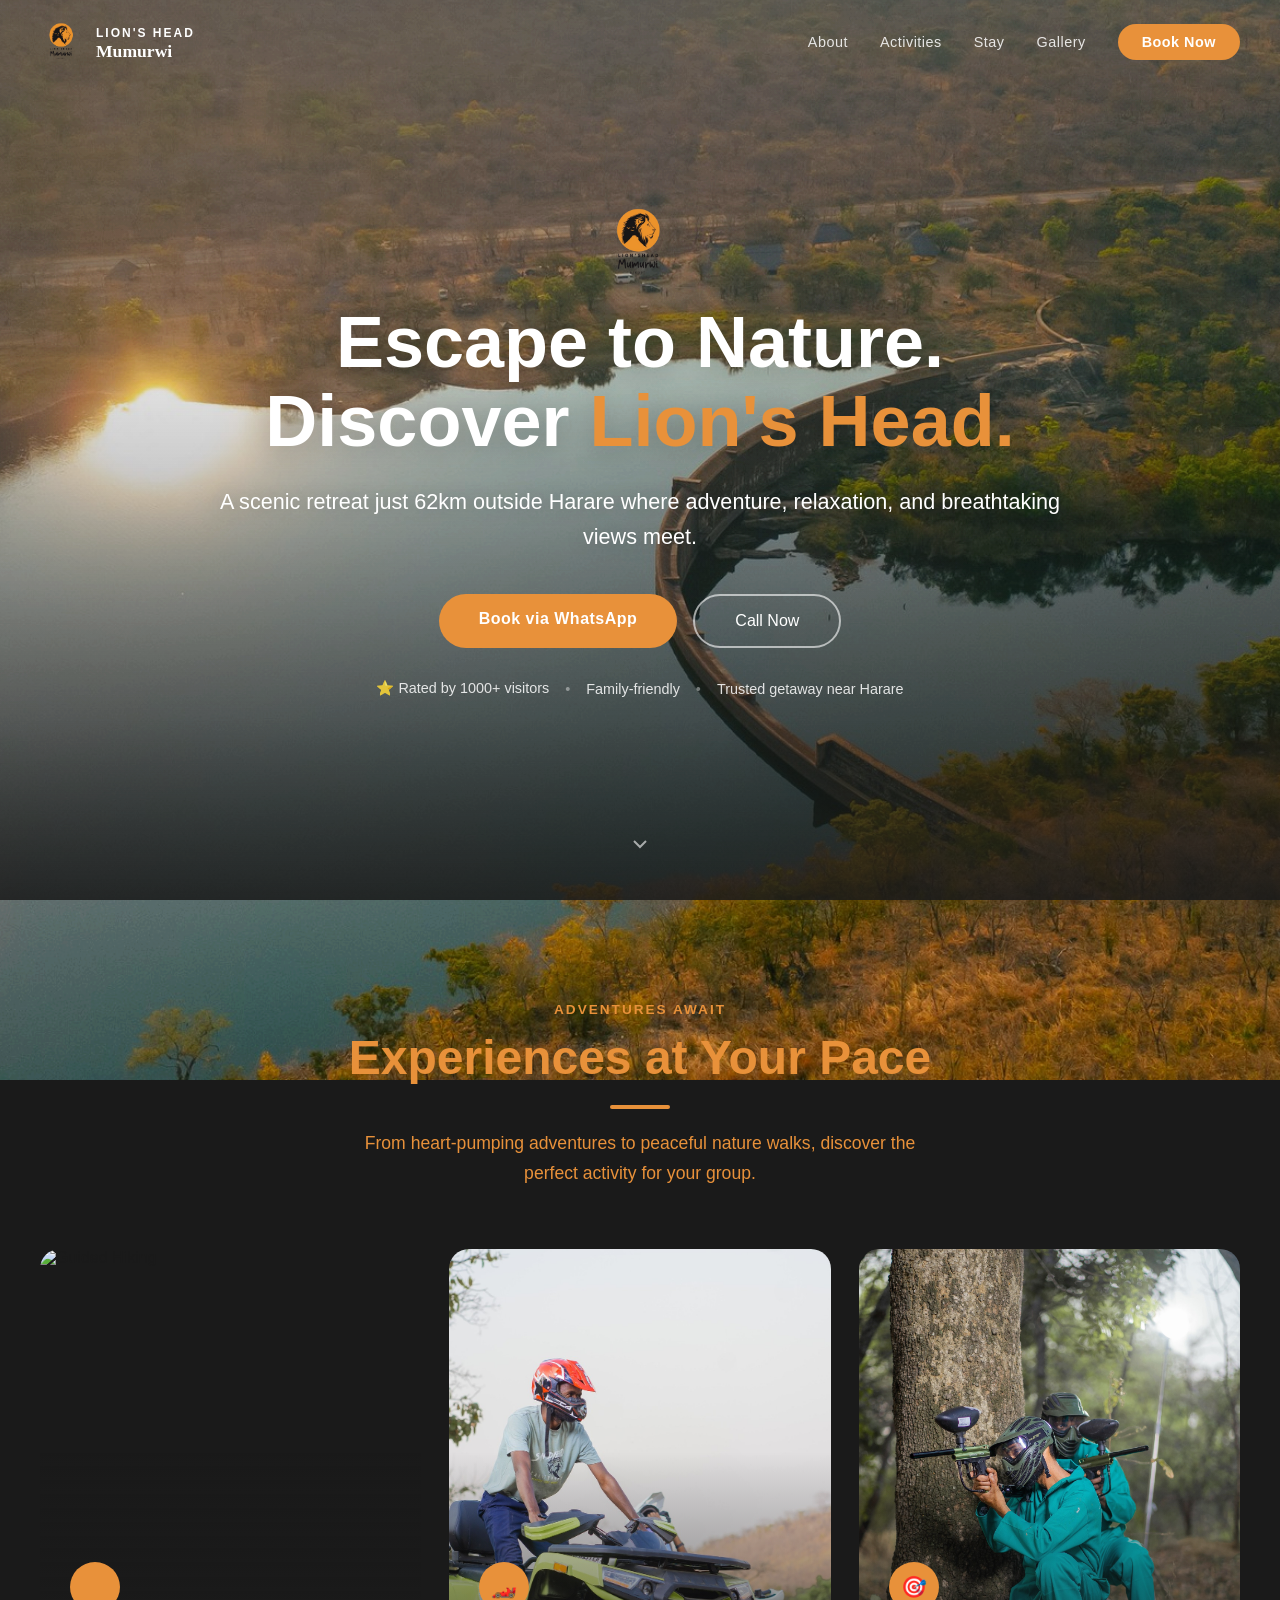
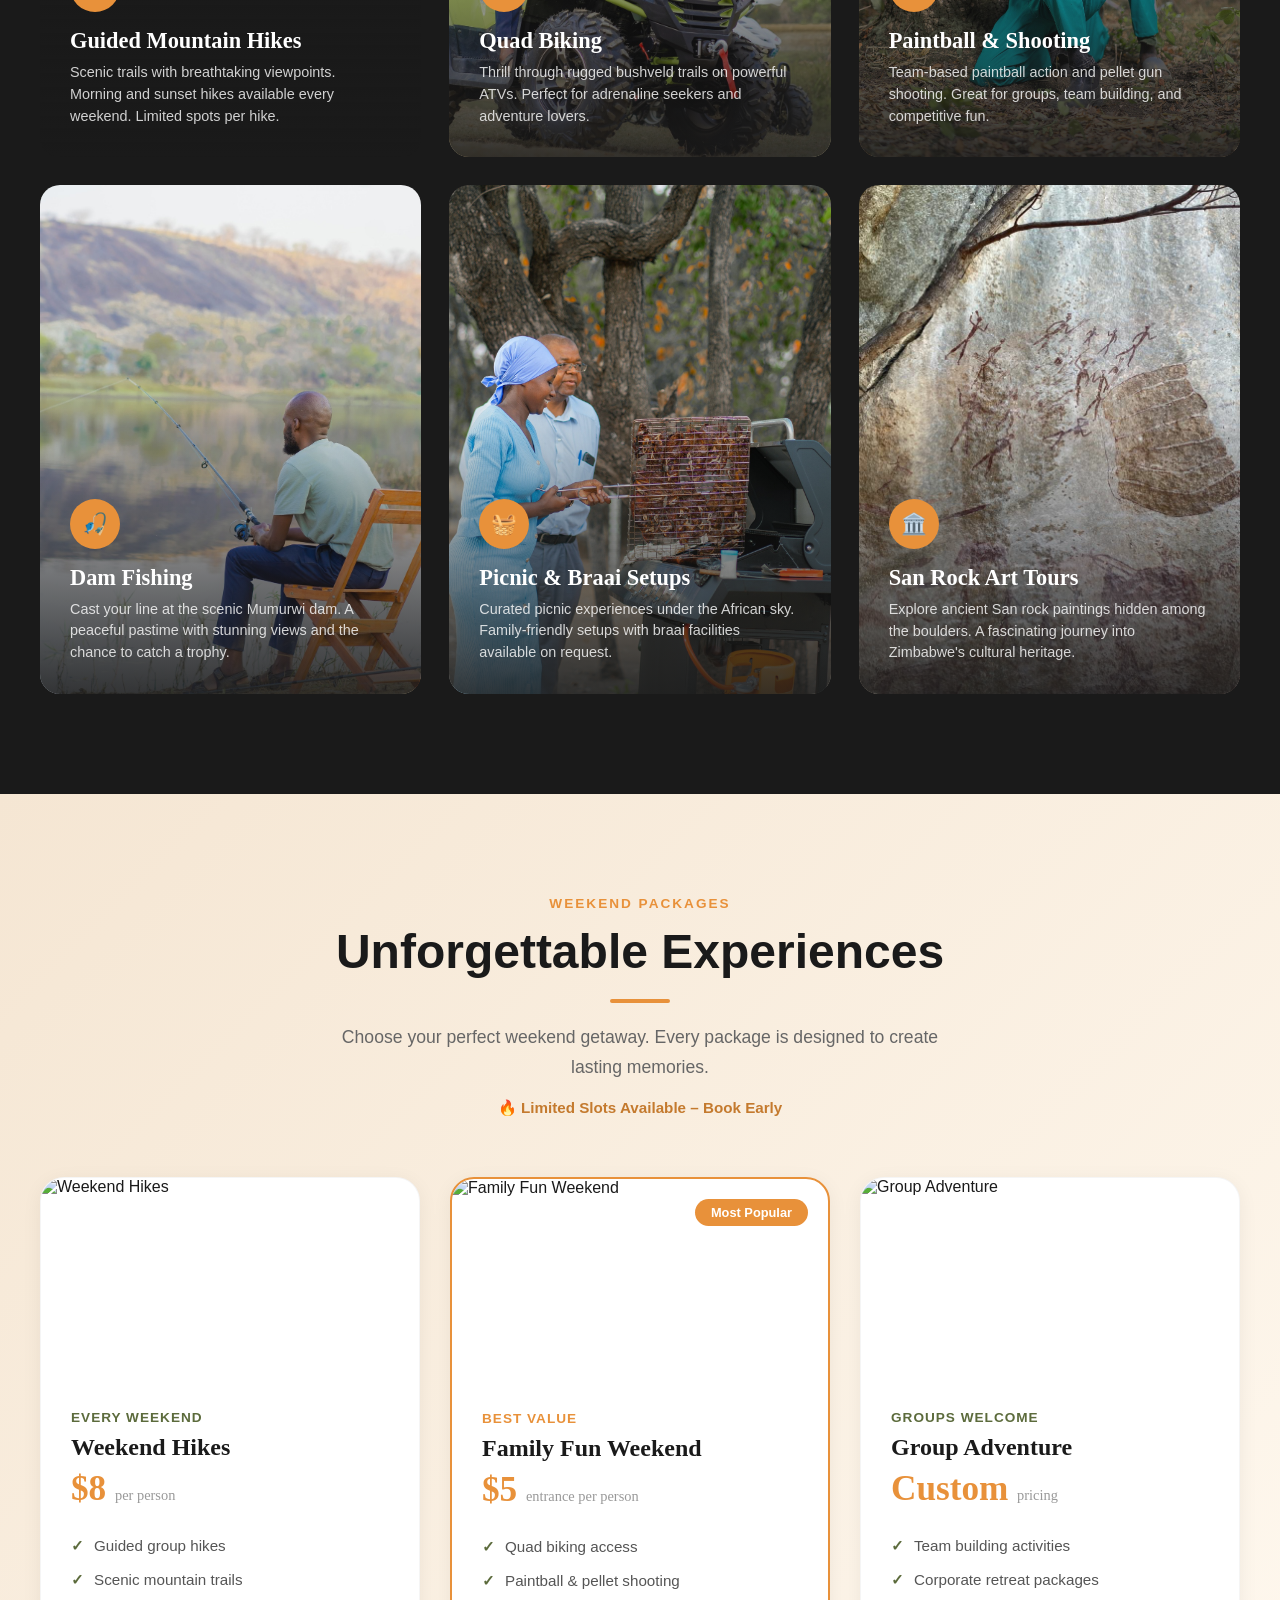
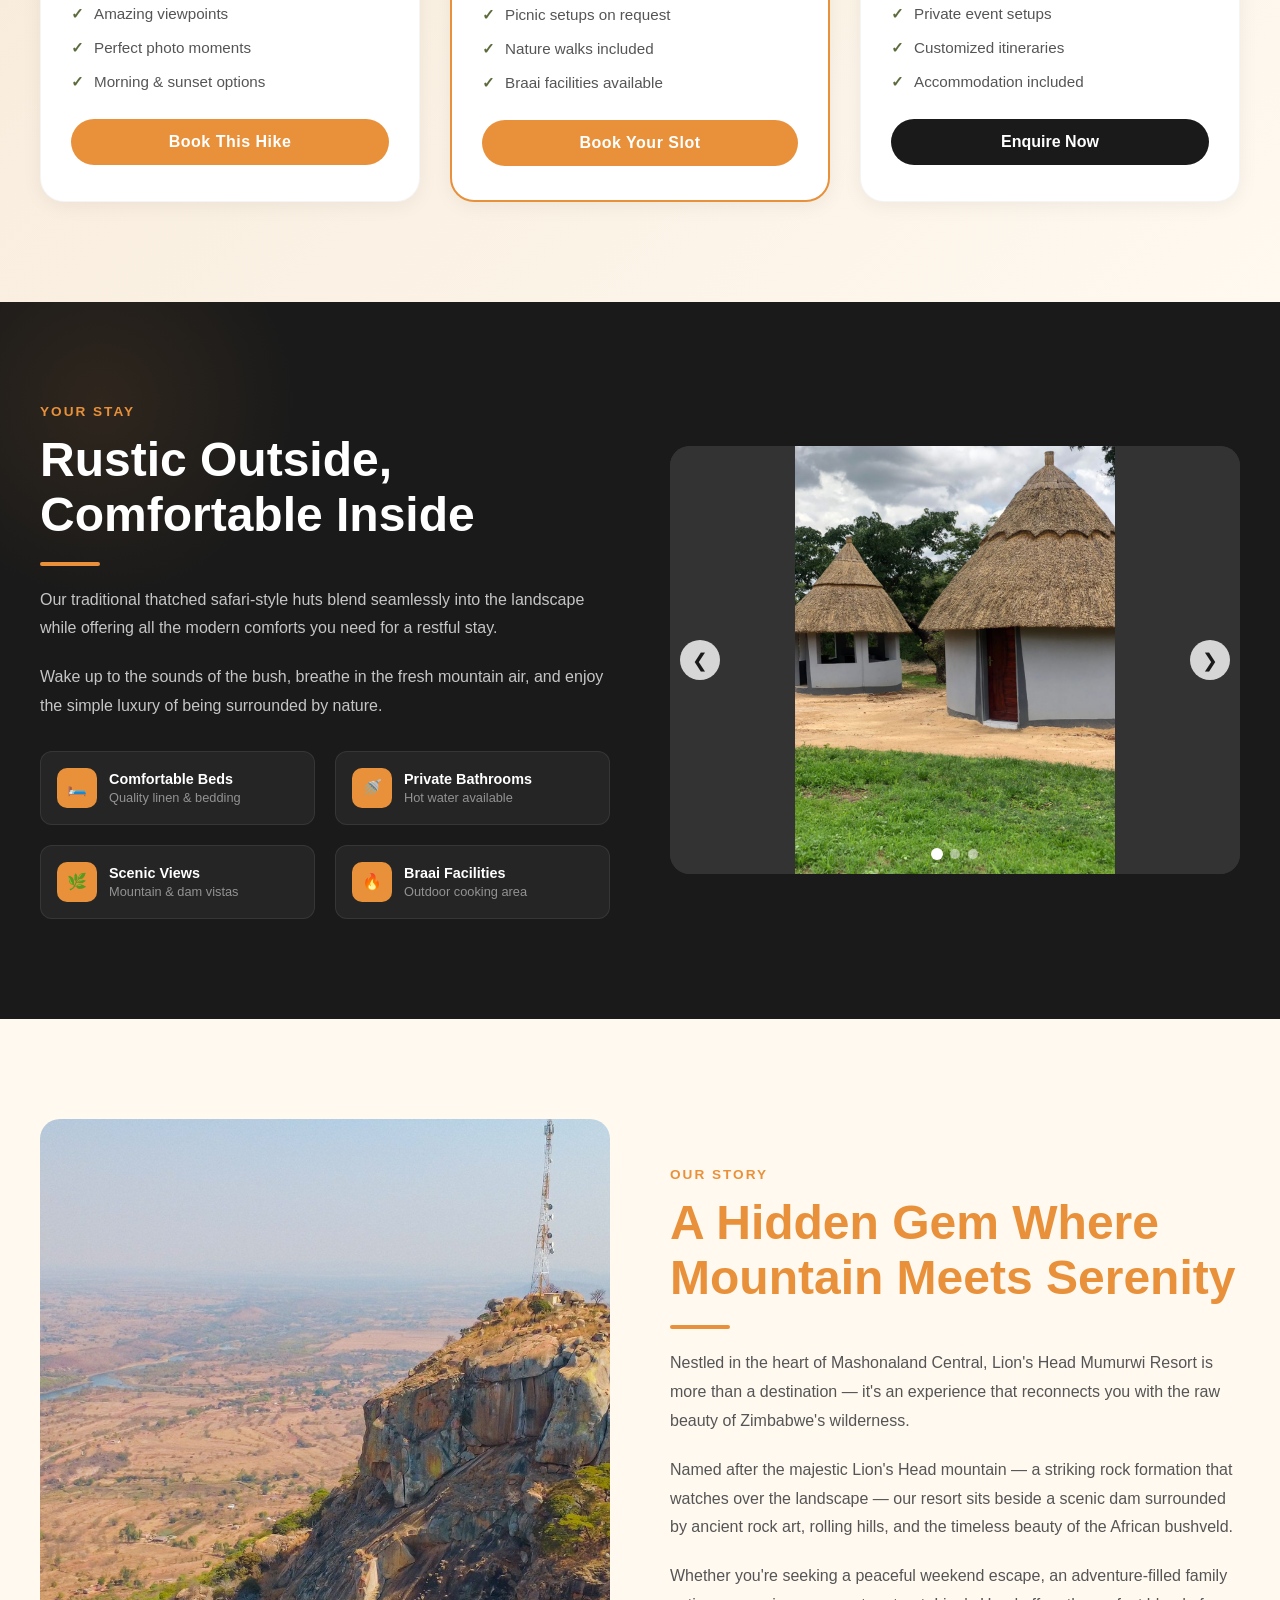
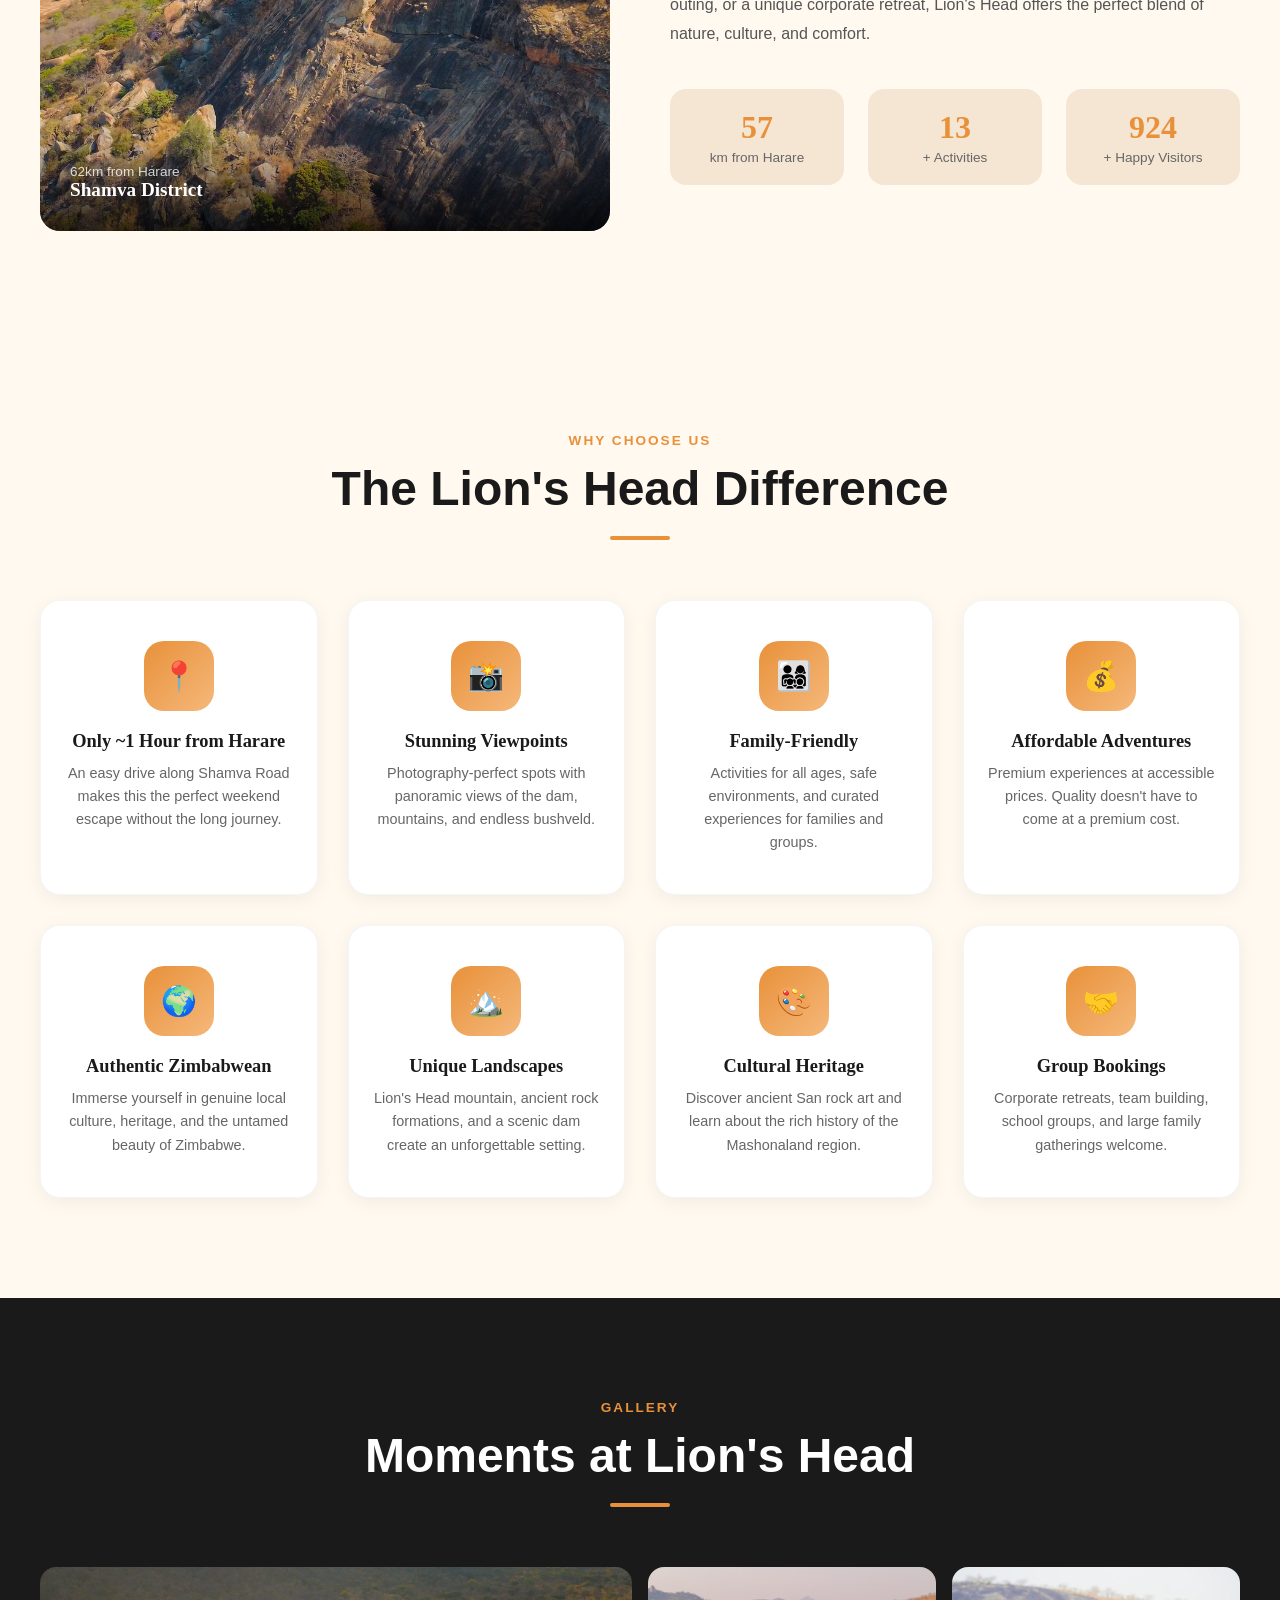
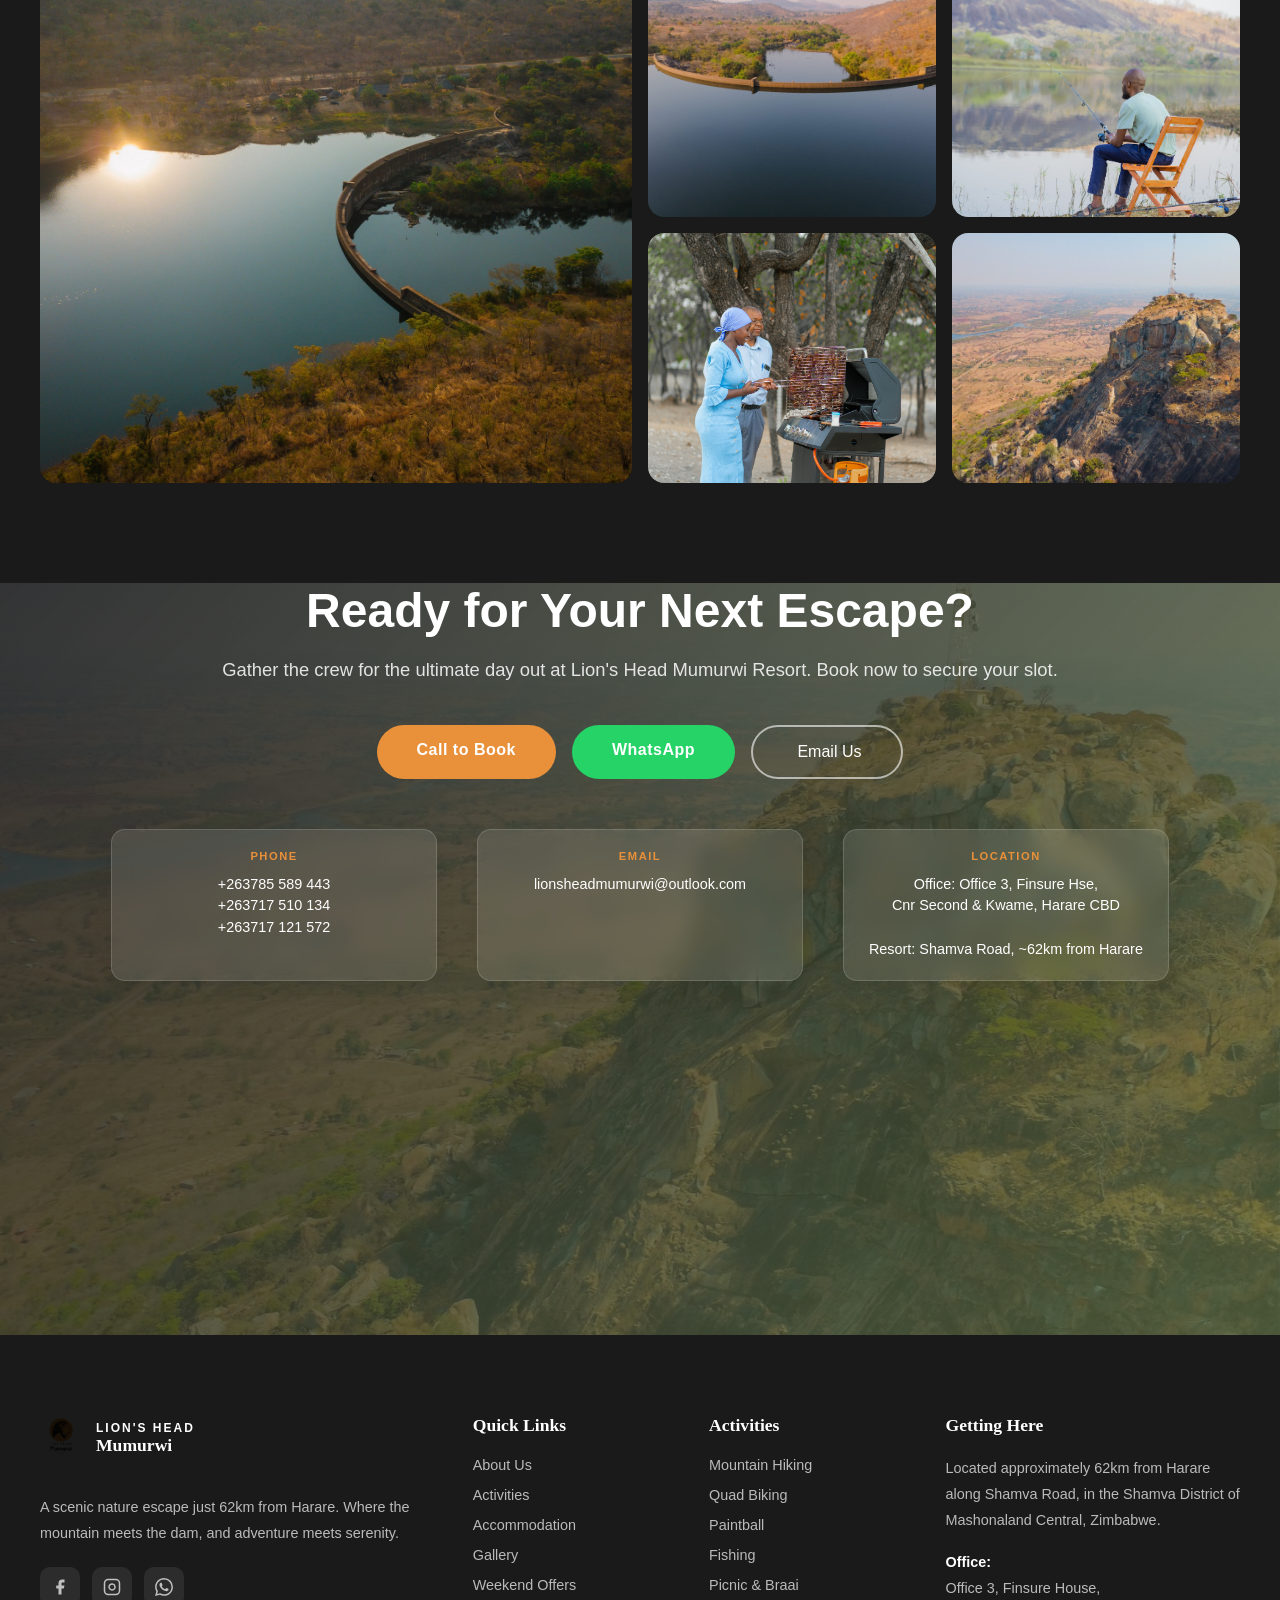
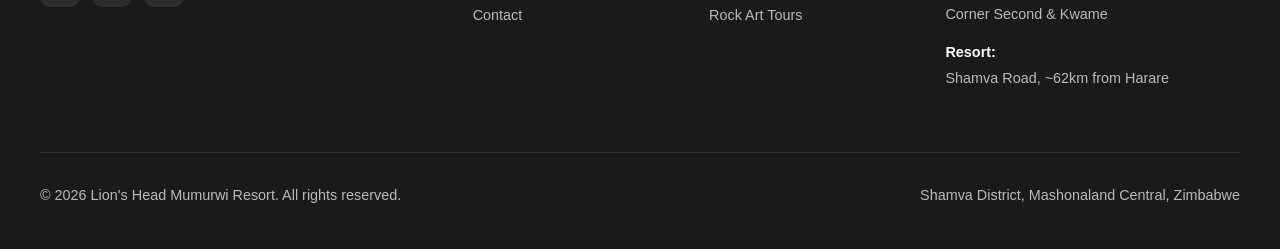
==== commit b4d36835: "Refactor landing page: optimize layout, conversion, performance, and UX" ====
--- a/index.html
+++ b/index.html
@@ -8,9 +8,7 @@
     <link href="https://cdn.jsdelivr.net/npm/tailwindcss@3.4.1/dist/tailwind.min.css" rel="stylesheet">
     <link href="https://cdn.jsdelivr.net/npm/@fontsource/playfair-display@5.0.8/400.css" rel="stylesheet">
     <link href="https://cdn.jsdelivr.net/npm/@fontsource/playfair-display@5.0.8/700.css" rel="stylesheet">
-    <link href="https://cdn.jsdelivr.net/npm/@fontsource/inter@5.0.20/300.css" rel="stylesheet">
     <link href="https://cdn.jsdelivr.net/npm/@fontsource/inter@5.0.20/400.css" rel="stylesheet">
-    <link href="https://cdn.jsdelivr.net/npm/@fontsource/inter@5.0.20/500.css" rel="stylesheet">
     <link href="https://cdn.jsdelivr.net/npm/@fontsource/inter@5.0.20/600.css" rel="stylesheet">
     <link rel="stylesheet" href="css/styles.css">
     <link rel="icon" type="image/png" href="img/logo.png">
@@ -71,8 +69,15 @@
                 A scenic retreat just 62km outside Harare where adventure, relaxation, and breathtaking views meet.
             </p>
             <div class="hero-animate hero-animate-delay-3" style="display:flex; gap:16px; justify-content:center; flex-wrap:wrap;">
-                <a href="#contact" class="btn-primary">Book Your Visit</a>
-                <a href="#activities" class="btn-secondary">Explore Activities</a>
+                <a href="https://wa.me/263785589443" target="_blank" class="btn-primary">Book via WhatsApp</a>
+                <a href="tel:+263785589443" class="btn-secondary">Call Now</a>
+            </div>
+            <div class="hero-animate hero-animate-delay-3" style="margin-top:32px; display:flex; align-items:center; justify-content:center; gap:16px; flex-wrap:wrap; font-size:0.9rem; color:rgba(255,255,255,0.85);">
+                <span>⭐ Rated by 1000+ visitors</span>
+                <span style="color:rgba(255,255,255,0.4);">•</span>
+                <span>Family-friendly</span>
+                <span style="color:rgba(255,255,255,0.4);">•</span>
+                <span>Trusted getaway near Harare</span>
             </div>
         </div>
         <!-- Scroll indicator -->
@@ -80,47 +85,6 @@
             <svg width="24" height="24" viewBox="0 0 24 24" fill="none" stroke="rgba(255,255,255,0.6)" stroke-width="2">
                 <polyline points="6,9 12,15 18,9"/>
             </svg>
-        </div>
-    </section>
-
-    <!-- About Section -->
-    <section class="section-padding" id="about" style="background:var(--warm-white);">
-        <div class="about-grid">
-            <div class="about-image-wrapper animate-on-scroll from-left">
-                <img src="img/mountains1.jpg" alt="Hiking at Lion's Head">
-                <div class="about-image-overlay">
-                    <p style="font-size:0.85rem; opacity:0.8;">62km from Harare</p>
-                    <p style="font-size:1.2rem; font-weight:600; font-family:'Playfair Display',serif;">Shamva District</p>
-                </div>
-            </div>
-            <div class="animate-on-scroll from-right">
-                <span style="color:var(--orange-primary); font-weight:600; font-size:0.85rem; letter-spacing:2px; text-transform:uppercase;">Our Story</span>
-                <h2 class="section-title" style="margin-top:12px; color: var(--orange-primary);">A Hidden Gem Where<br>Mountain Meets Serenity</h2>
-                <div class="section-divider"></div>
-                <p style="color:#555; line-height:1.8; margin-bottom:20px;">
-                    Nestled in the heart of Mashonaland Central, Lion's Head Mumurwi Resort is more than a destination — it's an experience that reconnects you with the raw beauty of Zimbabwe's wilderness.
-                </p>
-                <p style="color:#555; line-height:1.8; margin-bottom:20px;">
-                    Named after the majestic Lion's Head mountain — a striking rock formation that watches over the landscape — our resort sits beside a scenic dam surrounded by ancient rock art, rolling hills, and the timeless beauty of the African bushveld.
-                </p>
-                <p style="color:#555; line-height:1.8; margin-bottom:32px;">
-                    Whether you're seeking a peaceful weekend escape, an adventure-filled family outing, or a unique corporate retreat, Lion's Head offers the perfect blend of nature, culture, and comfort.
-                </p>
-                <div class="about-stats">
-                    <div class="stat-item">
-                        <div class="stat-number counter" data-target="62">0</div>
-                        <div class="stat-label">km from Harare</div>
-                    </div>
-                    <div class="stat-item">
-                        <div class="stat-number counter" data-target="15">0</div>
-                        <div class="stat-label">+ Activities</div>
-                    </div>
-                    <div class="stat-item">
-                        <div class="stat-number counter" data-target="1000">0</div>
-                        <div class="stat-label">+ Happy Visitors</div>
-                    </div>
-                </div>
-            </div>
         </div>
     </section>
 
@@ -130,13 +94,13 @@
         <div style="position:relative; z-index:1;">
         <div style="text-align:center; margin-bottom:60px;">
             <span style="color:var(--orange-primary); font-weight:600; font-size:0.85rem; letter-spacing:2px; text-transform:uppercase;">Adventures Await</span>
-            <h2 class="section-title" style="margin-top:12px;">Experiences at Your Pace</h2>
+            <h2 class="section-title" style="margin-top:12px; color:var(--orange-primary);">Experiences at Your Pace</h2>
             <div class="section-divider" style="margin:20px auto;"></div>
-            <p class="section-subtitle" style="margin:0 auto;">From heart-pumping adventures to peaceful nature walks, discover the perfect activity for your group.</p>
+            <p class="section-subtitle" style="margin:0 auto; color:var(--orange-primary);">From heart-pumping adventures to peaceful nature walks, discover the perfect activity for your group.</p>
         </div>
         <div class="activities-grid">
             <div class="activity-card animate-on-scroll" style="transition-delay:0.1s;">
-                <img src="https://image.qwenlm.ai/public_source/e8238fe2-42c8-42d4-871c-18adfd888b13/1255f6855-3624-4acb-a471-b8a15a38db6e.png" alt="Guided Hiking">
+                <img src="https://image.qwenlm.ai/public_source/e8238fe2-42c8-42d4-871c-18adfd888b13/1255f6855-3624-4acb-a471-b8a15a38db6e.png" alt="Guided Hiking" loading="lazy">
                 <div class="activity-card-overlay">
                     <div class="activity-card-icon"></div>
                     <h3>Guided Mountain Hikes</h3>
@@ -144,7 +108,7 @@
                 </div>
             </div>
             <div class="activity-card animate-on-scroll" style="transition-delay:0.2s;">
-                <img src="img/quadbike1.jpg" alt="Quad Biking">
+                <img src="img/quadbike1.jpg" alt="Quad Biking" loading="lazy">
                 <div class="activity-card-overlay">
                     <div class="activity-card-icon">🏎️</div>
                     <h3>Quad Biking</h3>
@@ -152,7 +116,7 @@
                 </div>
             </div>
             <div class="activity-card animate-on-scroll" style="transition-delay:0.3s;">
-                <img src="img/paintball2.jpg" alt="Paintball">
+                <img src="img/paintball2.jpg" alt="Paintball" loading="lazy">
                 <div class="activity-card-overlay">
                     <div class="activity-card-icon">🎯</div>
                     <h3>Paintball & Shooting</h3>
@@ -160,7 +124,7 @@
                 </div>
             </div>
             <div class="activity-card animate-on-scroll" style="transition-delay:0.4s;">
-                <img src="img/fishing1.jpg" alt="Fishing at the Dam">
+                <img src="img/fishing1.jpg" alt="Fishing at the Dam" loading="lazy">
                 <div class="activity-card-overlay">
                     <div class="activity-card-icon">🎣</div>
                     <h3>Dam Fishing</h3>
@@ -168,7 +132,7 @@
                 </div>
             </div>
             <div class="activity-card animate-on-scroll" style="transition-delay:0.5s;">
-                <img src="img/braai1.jpg" alt="Picnic & Braai">
+                <img src="img/braai1.jpg" alt="Picnic & Braai" loading="lazy">
                 <div class="activity-card-overlay">
                     <div class="activity-card-icon">🧺</div>
                     <h3>Picnic & Braai Setups</h3>
@@ -176,7 +140,7 @@
                 </div>
             </div>
             <div class="activity-card animate-on-scroll" style="transition-delay:0.6s;">
-                <img src="img/sanrock1.jpg" alt="Rock Art Tour">
+                <img src="img/sanrock1.jpg" alt="Rock Art Tour" loading="lazy">
                 <div class="activity-card-overlay">
                     <div class="activity-card-icon">🏛️</div>
                     <h3>San Rock Art Tours</h3>
@@ -184,6 +148,74 @@
                 </div>
             </div>
         </div>
+        </div>
+    </section>
+
+    <!-- Weekend Offers Section -->
+    <section class="offers-section section-padding" id="offers">
+        <div style="text-align:center; margin-bottom:60px;">
+            <span style="color:var(--orange-primary); font-weight:600; font-size:0.85rem; letter-spacing:2px; text-transform:uppercase;">Weekend Packages</span>
+            <h2 class="section-title" style="margin-top:12px;">Unforgettable Experiences</h2>
+            <div class="section-divider" style="margin:20px auto;"></div>
+            <p class="section-subtitle" style="margin:0 auto;">Choose your perfect weekend getaway. Every package is designed to create lasting memories.</p>
+            <p style="margin-top:16px; color:var(--orange-dark); font-weight:600; font-size:0.95rem;">🔥 Limited Slots Available – Book Early</p>
+        </div>
+        <div class="offers-grid">
+            <div class="offer-card animate-on-scroll" style="transition-delay:0.1s;">
+                <div class="offer-image">
+                    <img src="https://image.qwenlm.ai/public_source/e8238fe2-42c8-42d4-871c-18adfd888b13/1255f6855-3624-4acb-a471-b8a15a38db6e.png" alt="Weekend Hikes" loading="lazy">
+                </div>
+                <div class="offer-content">
+                    <span style="color:var(--olive); font-weight:600; font-size:0.85rem; text-transform:uppercase; letter-spacing:1px;">Every Weekend</span>
+                    <h3 style="font-family:'Playfair Display',serif; font-size:1.5rem; margin:8px 0;">Weekend Hikes</h3>
+                    <div class="offer-price">$8 <span>per person</span></div>
+                    <ul class="offer-features">
+                        <li>Guided group hikes</li>
+                        <li>Scenic mountain trails</li>
+                        <li>Amazing viewpoints</li>
+                        <li>Perfect photo moments</li>
+                        <li>Morning & sunset options</li>
+                    </ul>
+                    <a href="#contact" class="btn-primary" style="width:100%; text-align:center; padding:14px;">Book This Hike</a>
+                </div>
+            </div>
+            <div class="offer-card featured animate-on-scroll" style="transition-delay:0.2s;">
+                <div class="offer-badge">Most Popular</div>
+                <div class="offer-image">
+                    <img src="https://image.qwenlm.ai/public_source/e8238fe2-42c8-42d4-871c-18adfd888b13/16fc05536-45f1-4cf2-be18-459275e40e30.png" alt="Family Fun Weekend" loading="lazy">
+                </div>
+                <div class="offer-content">
+                    <span style="color:var(--orange-primary); font-weight:600; font-size:0.85rem; text-transform:uppercase; letter-spacing:1px;">Best Value</span>
+                    <h3 style="font-family:'Playfair Display',serif; font-size:1.5rem; margin:8px 0;">Family Fun Weekend</h3>
+                    <div class="offer-price">$5 <span>entrance per person</span></div>
+                    <ul class="offer-features">
+                        <li>Quad biking access</li>
+                        <li>Paintball & pellet shooting</li>
+                        <li>Picnic setups on request</li>
+                        <li>Nature walks included</li>
+                        <li>Braai facilities available</li>
+                    </ul>
+                    <a href="#contact" class="btn-primary" style="width:100%; text-align:center; padding:14px;">Book Your Slot</a>
+                </div>
+            </div>
+            <div class="offer-card animate-on-scroll" style="transition-delay:0.3s;">
+                <div class="offer-image">
+                    <img src="https://image.qwenlm.ai/public_source/e8238fe2-42c8-42d4-871c-18adfd888b13/10d5c59d7-c426-4299-a27f-4711f64c837c.png" alt="Group Adventure" loading="lazy">
+                </div>
+                <div class="offer-content">
+                    <span style="color:var(--olive); font-weight:600; font-size:0.85rem; text-transform:uppercase; letter-spacing:1px;">Groups Welcome</span>
+                    <h3 style="font-family:'Playfair Display',serif; font-size:1.5rem; margin:8px 0;">Group Adventure</h3>
+                    <div class="offer-price">Custom <span>pricing</span></div>
+                    <ul class="offer-features">
+                        <li>Team building activities</li>
+                        <li>Corporate retreat packages</li>
+                        <li>Private event setups</li>
+                        <li>Customized itineraries</li>
+                        <li>Accommodation included</li>
+                    </ul>
+                    <a href="#contact" class="btn-dark" style="width:100%; text-align:center; padding:14px;">Enquire Now</a>
+                </div>
+            </div>
         </div>
     </section>
 
@@ -234,9 +266,9 @@
             <div class="animate-on-scroll from-right">
                 <div class="accom-image-wrapper">
                     <div class="accom-carousel" id="accomCarousel">
-                        <img src="img/acc1.jpg" alt="Safari Lodge Accommodation 1" class="accom-carousel-slide active">
-                        <img src="img/acc2.jpg" alt="Safari Lodge Accommodation 2" class="accom-carousel-slide">
-                        <img src="img/acc3.jpg" alt="Safari Lodge Accommodation 3" class="accom-carousel-slide">
+                        <img src="img/acc1.jpg" alt="Safari Lodge Accommodation 1" class="accom-carousel-slide active" loading="lazy">
+                        <img src="img/acc2.jpg" alt="Safari Lodge Accommodation 2" class="accom-carousel-slide" loading="lazy">
+                        <img src="img/acc3.jpg" alt="Safari Lodge Accommodation 3" class="accom-carousel-slide" loading="lazy">
                     </div>
                     <button class="accom-carousel-btn prev" onclick="moveCarousel(-1)">&#10094;</button>
                     <button class="accom-carousel-btn next" onclick="moveCarousel(1)">&#10095;</button>
@@ -287,6 +319,47 @@
         </div>
     </section>
 
+    <!-- About Section -->
+    <section class="section-padding" id="about" style="background:var(--warm-white);">
+        <div class="about-grid">
+            <div class="about-image-wrapper animate-on-scroll from-left">
+                <img src="img/mountains1.jpg" alt="Hiking at Lion's Head">
+                <div class="about-image-overlay">
+                    <p style="font-size:0.85rem; opacity:0.8;">62km from Harare</p>
+                    <p style="font-size:1.2rem; font-weight:600; font-family:'Playfair Display',serif;">Shamva District</p>
+                </div>
+            </div>
+            <div class="animate-on-scroll from-right">
+                <span style="color:var(--orange-primary); font-weight:600; font-size:0.85rem; letter-spacing:2px; text-transform:uppercase;">Our Story</span>
+                <h2 class="section-title" style="margin-top:12px; color: var(--orange-primary);">A Hidden Gem Where<br>Mountain Meets Serenity</h2>
+                <div class="section-divider"></div>
+                <p style="color:#555; line-height:1.8; margin-bottom:20px;">
+                    Nestled in the heart of Mashonaland Central, Lion's Head Mumurwi Resort is more than a destination — it's an experience that reconnects you with the raw beauty of Zimbabwe's wilderness.
+                </p>
+                <p style="color:#555; line-height:1.8; margin-bottom:20px;">
+                    Named after the majestic Lion's Head mountain — a striking rock formation that watches over the landscape — our resort sits beside a scenic dam surrounded by ancient rock art, rolling hills, and the timeless beauty of the African bushveld.
+                </p>
+                <p style="color:#555; line-height:1.8; margin-bottom:32px;">
+                    Whether you're seeking a peaceful weekend escape, an adventure-filled family outing, or a unique corporate retreat, Lion's Head offers the perfect blend of nature, culture, and comfort.
+                </p>
+                <div class="about-stats">
+                    <div class="stat-item">
+                        <div class="stat-number counter" data-target="62">0</div>
+                        <div class="stat-label">km from Harare</div>
+                    </div>
+                    <div class="stat-item">
+                        <div class="stat-number counter" data-target="15">0</div>
+                        <div class="stat-label">+ Activities</div>
+                    </div>
+                    <div class="stat-item">
+                        <div class="stat-number counter" data-target="1000">0</div>
+                        <div class="stat-label">+ Happy Visitors</div>
+                    </div>
+                </div>
+            </div>
+        </div>
+    </section>
+
     <!-- Highlights Section -->
     <section class="section-padding" id="highlights" style="background:var(--warm-white);">
         <div style="text-align:center; margin-bottom:60px;">
@@ -334,73 +407,6 @@
                 <div class="highlight-icon">🤝</div>
                 <h3>Group Bookings</h3>
                 <p>Corporate retreats, team building, school groups, and large family gatherings welcome.</p>
-            </div>
-        </div>
-    </section>
-
-    <!-- Weekend Offers Section -->
-    <section class="offers-section section-padding" id="offers">
-        <div style="text-align:center; margin-bottom:60px;">
-            <span style="color:var(--orange-primary); font-weight:600; font-size:0.85rem; letter-spacing:2px; text-transform:uppercase;">Weekend Packages</span>
-            <h2 class="section-title" style="margin-top:12px;">Unforgettable Experiences</h2>
-            <div class="section-divider" style="margin:20px auto;"></div>
-            <p class="section-subtitle" style="margin:0 auto;">Choose your perfect weekend getaway. Every package is designed to create lasting memories.</p>
-        </div>
-        <div class="offers-grid">
-            <div class="offer-card animate-on-scroll" style="transition-delay:0.1s;">
-                <div class="offer-image">
-                    <img src="https://image.qwenlm.ai/public_source/e8238fe2-42c8-42d4-871c-18adfd888b13/1255f6855-3624-4acb-a471-b8a15a38db6e.png" alt="Weekend Hikes">
-                </div>
-                <div class="offer-content">
-                    <span style="color:var(--olive); font-weight:600; font-size:0.85rem; text-transform:uppercase; letter-spacing:1px;">Every Weekend</span>
-                    <h3 style="font-family:'Playfair Display',serif; font-size:1.5rem; margin:8px 0;">Weekend Hikes</h3>
-                    <div class="offer-price">$8 <span>per person</span></div>
-                    <ul class="offer-features">
-                        <li>Guided group hikes</li>
-                        <li>Scenic mountain trails</li>
-                        <li>Amazing viewpoints</li>
-                        <li>Perfect photo moments</li>
-                        <li>Morning & sunset options</li>
-                    </ul>
-                    <a href="#contact" class="btn-primary" style="width:100%; text-align:center; padding:14px;">Book This Hike</a>
-                </div>
-            </div>
-            <div class="offer-card featured animate-on-scroll" style="transition-delay:0.2s;">
-                <div class="offer-badge">Most Popular</div>
-                <div class="offer-image">
-                    <img src="https://image.qwenlm.ai/public_source/e8238fe2-42c8-42d4-871c-18adfd888b13/16fc05536-45f1-4cf2-be18-459275e40e30.png" alt="Family Fun Weekend">
-                </div>
-                <div class="offer-content">
-                    <span style="color:var(--orange-primary); font-weight:600; font-size:0.85rem; text-transform:uppercase; letter-spacing:1px;">Best Value</span>
-                    <h3 style="font-family:'Playfair Display',serif; font-size:1.5rem; margin:8px 0;">Family Fun Weekend</h3>
-                    <div class="offer-price">$5 <span>entrance per person</span></div>
-                    <ul class="offer-features">
-                        <li>Quad biking access</li>
-                        <li>Paintball & pellet shooting</li>
-                        <li>Picnic setups on request</li>
-                        <li>Nature walks included</li>
-                        <li>Braai facilities available</li>
-                    </ul>
-                    <a href="#contact" class="btn-primary" style="width:100%; text-align:center; padding:14px;">Book Your Slot</a>
-                </div>
-            </div>
-            <div class="offer-card animate-on-scroll" style="transition-delay:0.3s;">
-                <div class="offer-image">
-                    <img src="https://image.qwenlm.ai/public_source/e8238fe2-42c8-42d4-871c-18adfd888b13/10d5c59d7-c426-4299-a27f-4711f64c837c.png" alt="Group Adventure">
-                </div>
-                <div class="offer-content">
-                    <span style="color:var(--olive); font-weight:600; font-size:0.85rem; text-transform:uppercase; letter-spacing:1px;">Groups Welcome</span>
-                    <h3 style="font-family:'Playfair Display',serif; font-size:1.5rem; margin:8px 0;">Group Adventure</h3>
-                    <div class="offer-price">Custom <span>pricing</span></div>
-                    <ul class="offer-features">
-                        <li>Team building activities</li>
-                        <li>Corporate retreat packages</li>
-                        <li>Private event setups</li>
-                        <li>Customized itineraries</li>
-                        <li>Accommodation included</li>
-                    </ul>
-                    <a href="#contact" class="btn-dark" style="width:100%; text-align:center; padding:14px;">Enquire Now</a>
-                </div>
             </div>
         </div>
     </section>
@@ -416,7 +422,7 @@
         </div>
         <div class="gallery-grid">
             <div class="gallery-item animate-on-scroll scale-in" onclick="openLightbox(this)">
-                <img src="img/damview1.jpg" alt="Dam View 1">
+                <img src="img/damview1.jpg" alt="Dam View 1" loading="lazy">
                 <div class="gallery-item-overlay">
                     <div class="gallery-zoom-icon">
                         <svg width="20" height="20" viewBox="0 0 24 24" fill="none" stroke="#1A1A1A" stroke-width="2">
@@ -427,7 +433,7 @@
                 </div>
             </div>
             <div class="gallery-item animate-on-scroll scale-in" style="transition-delay:0.1s;" onclick="openLightbox(this)">
-                <img src="img/damview2.jpg" alt="Dam View 2">
+                <img src="img/damview2.jpg" alt="Dam View 2" loading="lazy">
                 <div class="gallery-item-overlay">
                     <div class="gallery-zoom-icon">
                         <svg width="20" height="20" viewBox="0 0 24 24" fill="none" stroke="#1A1A1A" stroke-width="2">
@@ -438,7 +444,7 @@
                 </div>
             </div>
             <div class="gallery-item animate-on-scroll scale-in" style="transition-delay:0.2s;" onclick="openLightbox(this)">
-                <img src="img/fishing1.jpg" alt="Fishing">
+                <img src="img/fishing1.jpg" alt="Fishing" loading="lazy">
                 <div class="gallery-item-overlay">
                     <div class="gallery-zoom-icon">
                         <svg width="20" height="20" viewBox="0 0 24 24" fill="none" stroke="#1A1A1A" stroke-width="2">
@@ -449,7 +455,7 @@
                 </div>
             </div>
             <div class="gallery-item animate-on-scroll scale-in" style="transition-delay:0.3s;" onclick="openLightbox(this)">
-                <img src="img/braai1.jpg" alt="Braai">
+                <img src="img/braai1.jpg" alt="Braai" loading="lazy">
                 <div class="gallery-item-overlay">
                     <div class="gallery-zoom-icon">
                         <svg width="20" height="20" viewBox="0 0 24 24" fill="none" stroke="#1A1A1A" stroke-width="2">
@@ -460,7 +466,7 @@
                 </div>
             </div>
             <div class="gallery-item animate-on-scroll scale-in" style="transition-delay:0.4s;" onclick="openLightbox(this)">
-                <img src="img/mountains1.jpg" alt="Mountains">
+                <img src="img/mountains1.jpg" alt="Mountains" loading="lazy">
                 <div class="gallery-item-overlay">
                     <div class="gallery-zoom-icon">
                         <svg width="20" height="20" viewBox="0 0 24 24" fill="none" stroke="#1A1A1A" stroke-width="2">
@@ -506,11 +512,23 @@
                 <div class="contact-card">
                     <p class="contact-card-title">Location</p>
                     <p class="contact-card-content">
-                        Office 3, Finsure Hse,<br>
-                        Cnr Second & Kwame<br>
-                        Shamva Road, ~62km from Harare
+                        Office: Office 3, Finsure Hse,<br>
+                        Cnr Second & Kwame, Harare CBD<br><br>
+                        Resort: Shamva Road, ~62km from Harare
                     </p>
                 </div>
+            </div>
+            <div style="margin-top:50px; max-width:1150px; margin-left:auto; margin-right:auto;">
+                <iframe 
+                    src="https://www.google.com/maps/embed?pb=!1m14!1m12!1m3!1d7354.7679576885985!2d31.504755432586645!3d-17.50164303898621!2m3!1f0!2f0!3f0!3m2!1i1024!2i768!4f13.1!5e1!3m2!1sen!2sus!4v1777094504285!5m2!1sen!2sus" 
+                    width="100%" 
+                    height="300" 
+                    style="border:0; border-radius:16px;" 
+                    allowfullscreen="" 
+                    loading="lazy" 
+                    referrerpolicy="no-referrer-when-downgrade"
+                    title="Lion's Head Mumurwi Resort Location">
+                </iframe>
             </div>
         </div>
     </section>
@@ -520,7 +538,7 @@
         <div class="footer-grid">
             <div>
                 <a href="#" class="nav-logo" style="margin-bottom:20px; display:inline-flex;">
-                    <img src="img/logo.png" alt="Lion's Head Mumurwi Resort Logo" style="width:44px; height:44px;">
+                    <img src="img/logo.png" alt="Lion's Head Mumurwi Resort Logo" style="width:44px; height:44px;" loading="lazy">
                     <div>
                         <span style="font-size:0.75rem; letter-spacing:2px; text-transform:uppercase; font-weight:600; color:white;">Lion's Head</span>
                         <span style="display:block; font-size:1.1rem; font-family:'Playfair Display',serif; font-weight:700; color:white;">Mumurwi</span>
@@ -530,18 +548,16 @@
                     A scenic nature escape just 62km from Harare. Where the mountain meets the dam, and adventure meets serenity.
                 </p>
                 <div class="footer-social">
-                    <a href="#" aria-label="Facebook">
+                    <a href="https://www.facebook.com/profile.php?id=61584039091807" target="_blank" aria-label="Facebook">
                         <svg width="18" height="18" viewBox="0 0 24 24" fill="currentColor"><path d="M18 2h-3a5 5 0 0 0-5 5v3H7v4h3v8h4v-8h3l1-4h-4V7a1 1 0 0 1 1-1h3z"/></svg>
                     </a>
-                    <a href="#" aria-label="Instagram">
+                    <a href="https://www.instagram.com/lionsheadmumurwiresort/" target="_blank" aria-label="Instagram">
                         <svg width="18" height="18" viewBox="0 0 24 24" fill="none" stroke="currentColor" stroke-width="2"><rect x="2" y="2" width="20" height="20" rx="5" ry="5"/><path d="M16 11.37A4 4 0 1 1 12.63 8 4 4 0 0 1 16 11.37z"/><line x1="17.5" y1="6.5" x2="17.51" y2="6.5"/></svg>
                     </a>
-                    <a href="#" aria-label="WhatsApp">
+                    <a href="https://wa.me/263785589443" target="_blank" aria-label="WhatsApp">
                         <svg width="18" height="18" viewBox="0 0 24 24" fill="currentColor"><path d="M17.472 14.382c-.297-.149-1.758-.867-2.03-.967-.273-.099-.471-.148-.67.15-.197.297-.767.966-.94 1.164-.173.199-.347.223-.644.075-.297-.15-1.255-.463-2.39-1.475-.883-.788-1.48-1.761-1.653-2.059-.173-.297-.018-.458.13-.606.134-.133.298-.347.446-.52.149-.174.198-.298.298-.497.099-.198.05-.371-.025-.52-.075-.149-.669-1.612-.916-2.207-.242-.579-.487-.5-.669-.51-.173-.008-.371-.01-.57-.01-.198 0-.52.074-.792.372-.272.297-1.04 1.016-1.04 2.479 0 1.462 1.065 2.875 1.213 3.074.149.198 2.096 3.2 5.077 4.487.709.306 1.262.489 1.694.625.712.227 1.36.195 1.871.118.571-.085 1.758-.719 2.006-1.413.248-.694.248-1.289.173-1.413-.074-.124-.272-.198-.57-.347m-5.421 7.403h-.004a9.87 9.87 0 0 1-5.031-1.378l-.361-.214-3.741.982.998-3.648-.235-.374a9.86 9.86 0 0 1-1.51-5.26c.001-5.45 4.436-9.884 9.888-9.884 2.64 0 5.122 1.03 6.988 2.898a9.825 9.825 0 0 1 2.893 6.994c-.003 5.45-4.437 9.884-9.885 9.884m8.413-18.297A11.815 11.815 0 0 0 12.05 0C5.495 0 .16 5.335.157 11.892c0 2.096.547 4.142 1.588 5.945L.057 24l6.305-1.654a11.882 11.882 0 0 0 5.683 1.448h.005c6.554 0 11.89-5.335 11.893-11.893a11.821 11.821 0 0 0-3.48-8.413z"/></svg>
                     </a>
-                    <a href="#" aria-label="TikTok">
-                        <svg width="18" height="18" viewBox="0 0 24 24" fill="currentColor"><path d="M19.59 6.69a4.83 4.83 0 0 1-3.77-4.25V2h-3.45v13.67a2.89 2.89 0 0 1-2.88 2.5 2.89 2.89 0 0 1-2.89-2.89 2.89 2.89 0 0 1 2.89-2.89c.28 0 .54.04.79.1v-3.5a6.37 6.37 0 0 0-.79-.05A6.34 6.34 0 0 0 3.15 15.2a6.34 6.34 0 0 0 10.86 4.46V13a8.28 8.28 0 0 0 5.58 2.15V11.7a4.84 4.84 0 0 1-3.58-1.63V6.69h3.58z"/></svg>
-                    </a>
+                    
                 </div>
             </div>
             <div>
--- a/css/styles.css
+++ b/css/styles.css
@@ -471,8 +471,8 @@
 /* Activities */
 .activities-grid {
     display: grid;
-    grid-template-columns: repeat(3, 1fr);
-    gap: 30px;
+    grid-template-columns: repeat(auto-fit, minmax(280px, 1fr));
+    gap: 28px;
     max-width: 1200px;
     margin: 0 auto;
 }
@@ -483,6 +483,12 @@
     overflow: hidden;
     aspect-ratio: 3/4;
     cursor: pointer;
+    transition: transform 0.3s ease, box-shadow 0.3s ease;
+}
+
+.activity-card:hover {
+    transform: translateY(-6px);
+    box-shadow: 0 12px 30px rgba(0,0,0,0.15);
 }
 
 .activity-card img {
@@ -492,7 +498,7 @@
     transition: transform 0.6s ease;
 }
 
-.activity-card:hover img { transform: scale(1.1); }
+.activity-card:hover img { transform: scale(1.08); }
 
 .activity-card-overlay {
     position: absolute;
@@ -757,7 +763,7 @@
 }
 
 .offer-card:hover {
-    transform: translateY(-6px);
+    transform: translateY(-8px);
     box-shadow: 0 12px 40px rgba(0,0,0,0.12);
 }
 
@@ -854,6 +860,15 @@
 }
 
 .gallery-item:hover img { transform: scale(1.08); }
+
+.gallery-item {
+    transition: transform 0.3s ease, box-shadow 0.3s ease;
+}
+
+.gallery-item:hover {
+    transform: translateY(-5px);
+    box-shadow: 0 8px 25px rgba(0,0,0,0.15);
+}
 
 .gallery-item:nth-child(1) {
     grid-column: span 2;
@@ -1180,7 +1195,9 @@
     .footer-bottom { flex-direction: column; gap: 12px; text-align: center; }
     .about-stats { grid-template-columns: repeat(3, 1fr); gap: 12px; }
     .accom-features { grid-template-columns: 1fr; }
-    .section-padding { padding: 70px 20px; }
+    .section-padding { padding: 70px 16px; }
+    .hero-content { padding: 0 16px; }
+    .cta-content { padding: 0 16px; }
 }
 
 @media (max-width: 480px) {
@@ -1217,3 +1234,131 @@
 
 /* Counter animation */
 .counter { display: inline-block; }
+
+/* Utility Classes for Inline Styles */
+.section-header-center {
+    text-align: center;
+    margin-bottom: 60px;
+}
+
+.section-label {
+    color: var(--orange-primary);
+    font-weight: 600;
+    font-size: 0.85rem;
+    letter-spacing: 2px;
+    text-transform: uppercase;
+}
+
+.section-title-margin {
+    margin-top: 12px;
+}
+
+.divider-center {
+    margin: 20px auto;
+}
+
+.subtitle-center {
+    margin: 0 auto;
+}
+
+.bg-charcoal {
+    background: var(--charcoal);
+}
+
+.bg-warm-white {
+    background: var(--warm-white);
+}
+
+.text-white {
+    color: white;
+}
+
+.text-orange-primary {
+    color: var(--orange-primary);
+}
+
+.text-gray {
+    color: #555;
+}
+
+.text-white-opacity {
+    color: rgba(255, 255, 255, 0.75);
+}
+
+.line-height-1-8 {
+    line-height: 1.8;
+}
+
+.font-playfair {
+    font-family: 'Playfair Display', serif;
+}
+
+.margin-bottom-20 {
+    margin-bottom: 20px;
+}
+
+.margin-bottom-32 {
+    margin-bottom: 32px;
+}
+
+.margin-top-16 {
+    margin-top: 16px;
+}
+
+.flex-center-wrap {
+    display: flex;
+    gap: 16px;
+    justify-content: center;
+    flex-wrap: wrap;
+}
+
+.position-relative-z {
+    position: relative;
+    z-index: 1;
+}
+
+.bg-opacity-15 {
+    opacity: 0.15;
+}
+
+.btn-full {
+    width: 100%;
+    text-align: center;
+    padding: 14px;
+}
+
+.btn-whatsapp {
+    background: #25D366;
+}
+
+.logo-footer {
+    margin-bottom: 20px;
+    display: inline-flex;
+}
+
+.logo-size {
+    width: 44px;
+    height: 44px;
+}
+
+.hero-trust-line {
+    margin-top: 32px;
+    display: flex;
+    align-items: center;
+    justify-content: center;
+    gap: 16px;
+    flex-wrap: wrap;
+    font-size: 0.9rem;
+    color: rgba(255, 255, 255, 0.85);
+}
+
+.trust-divider {
+    color: rgba(255, 255, 255, 0.4);
+}
+
+.urgency-text {
+    margin-top: 16px;
+    color: var(--orange-dark);
+    font-weight: 600;
+    font-size: 0.95rem;
+}
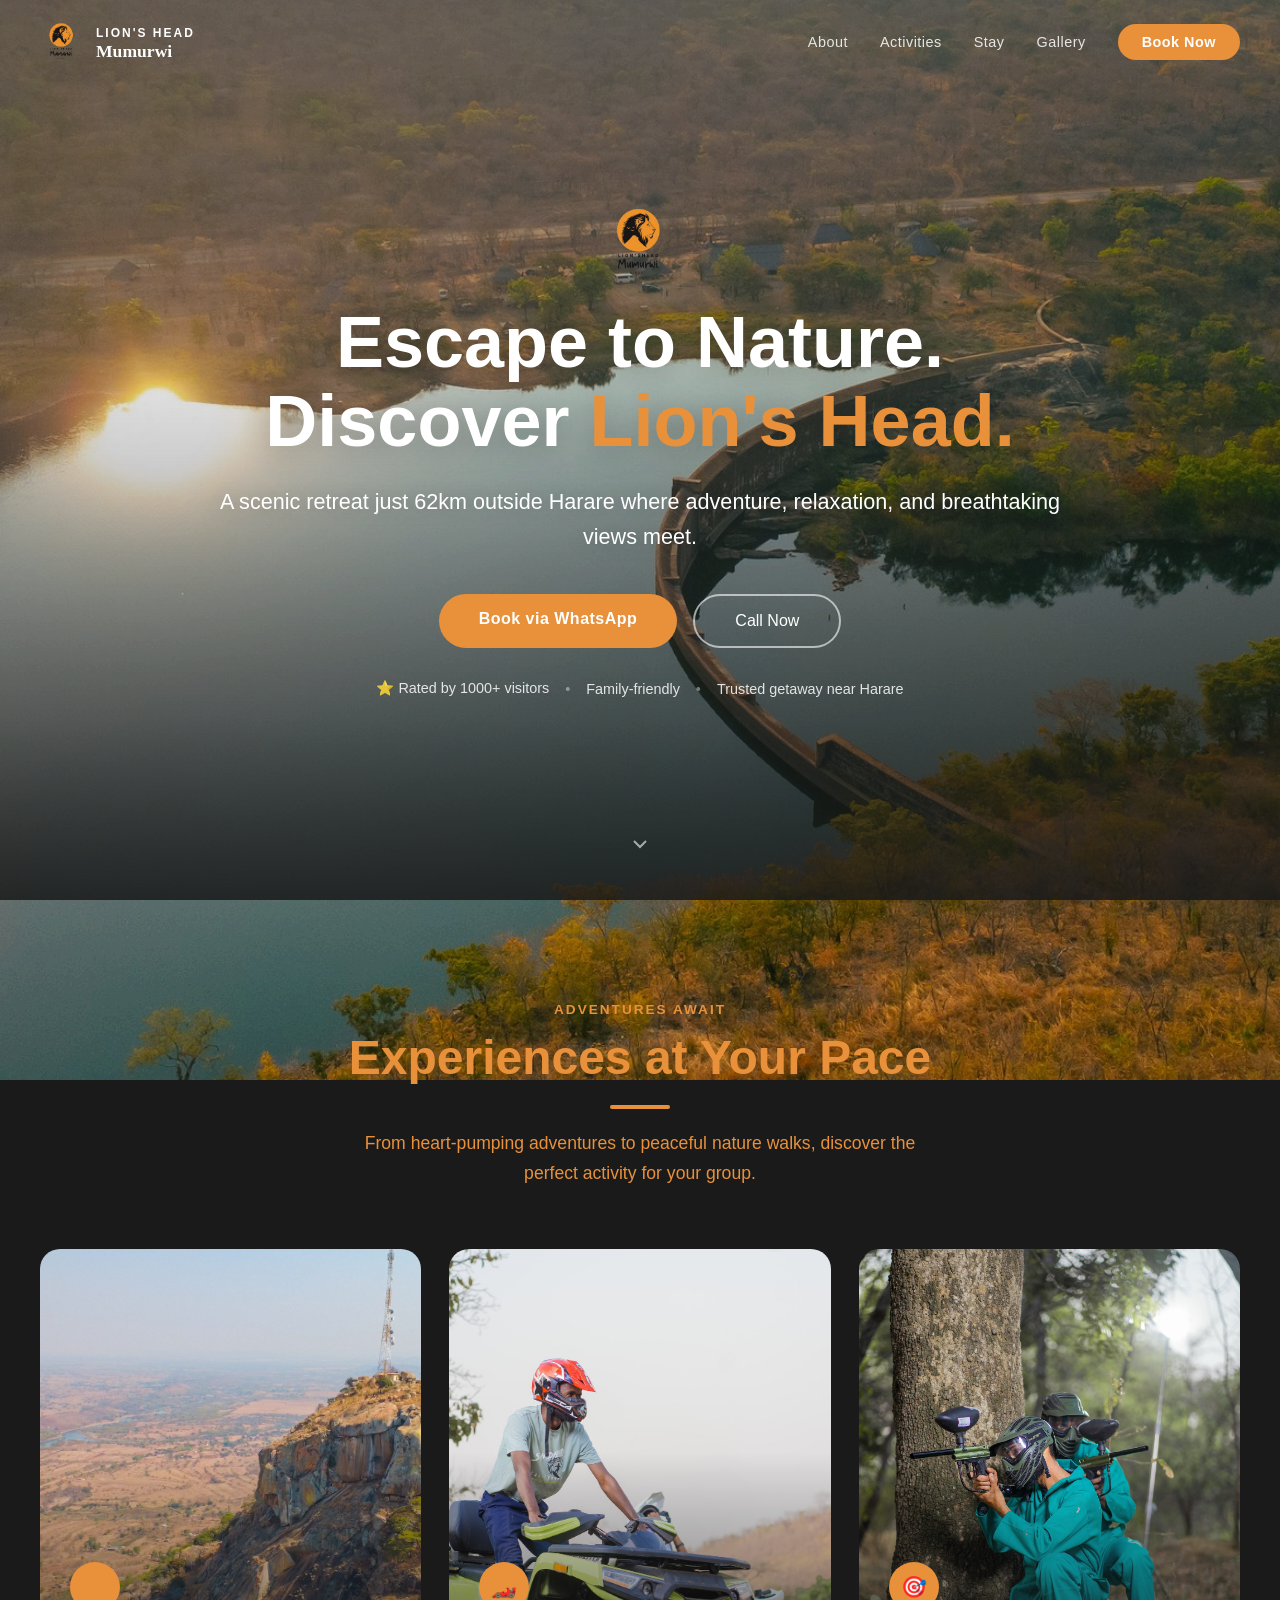
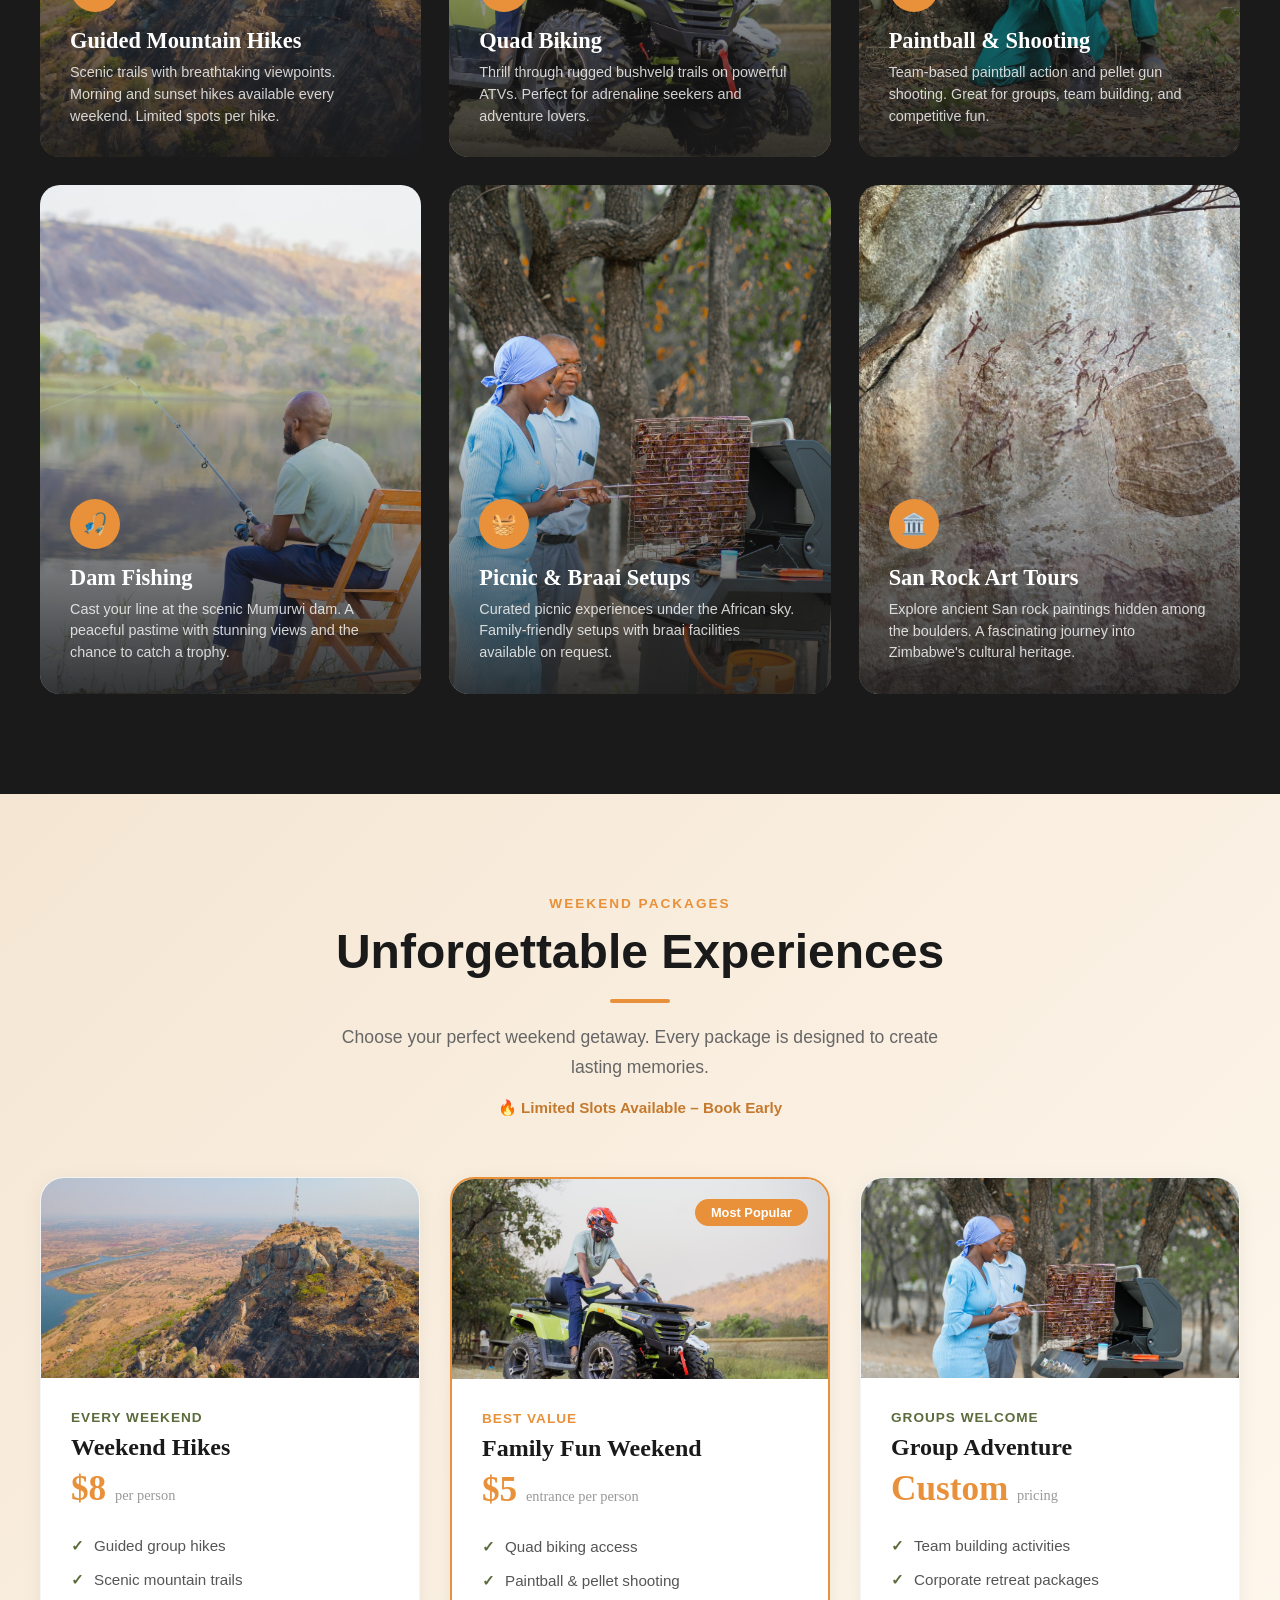
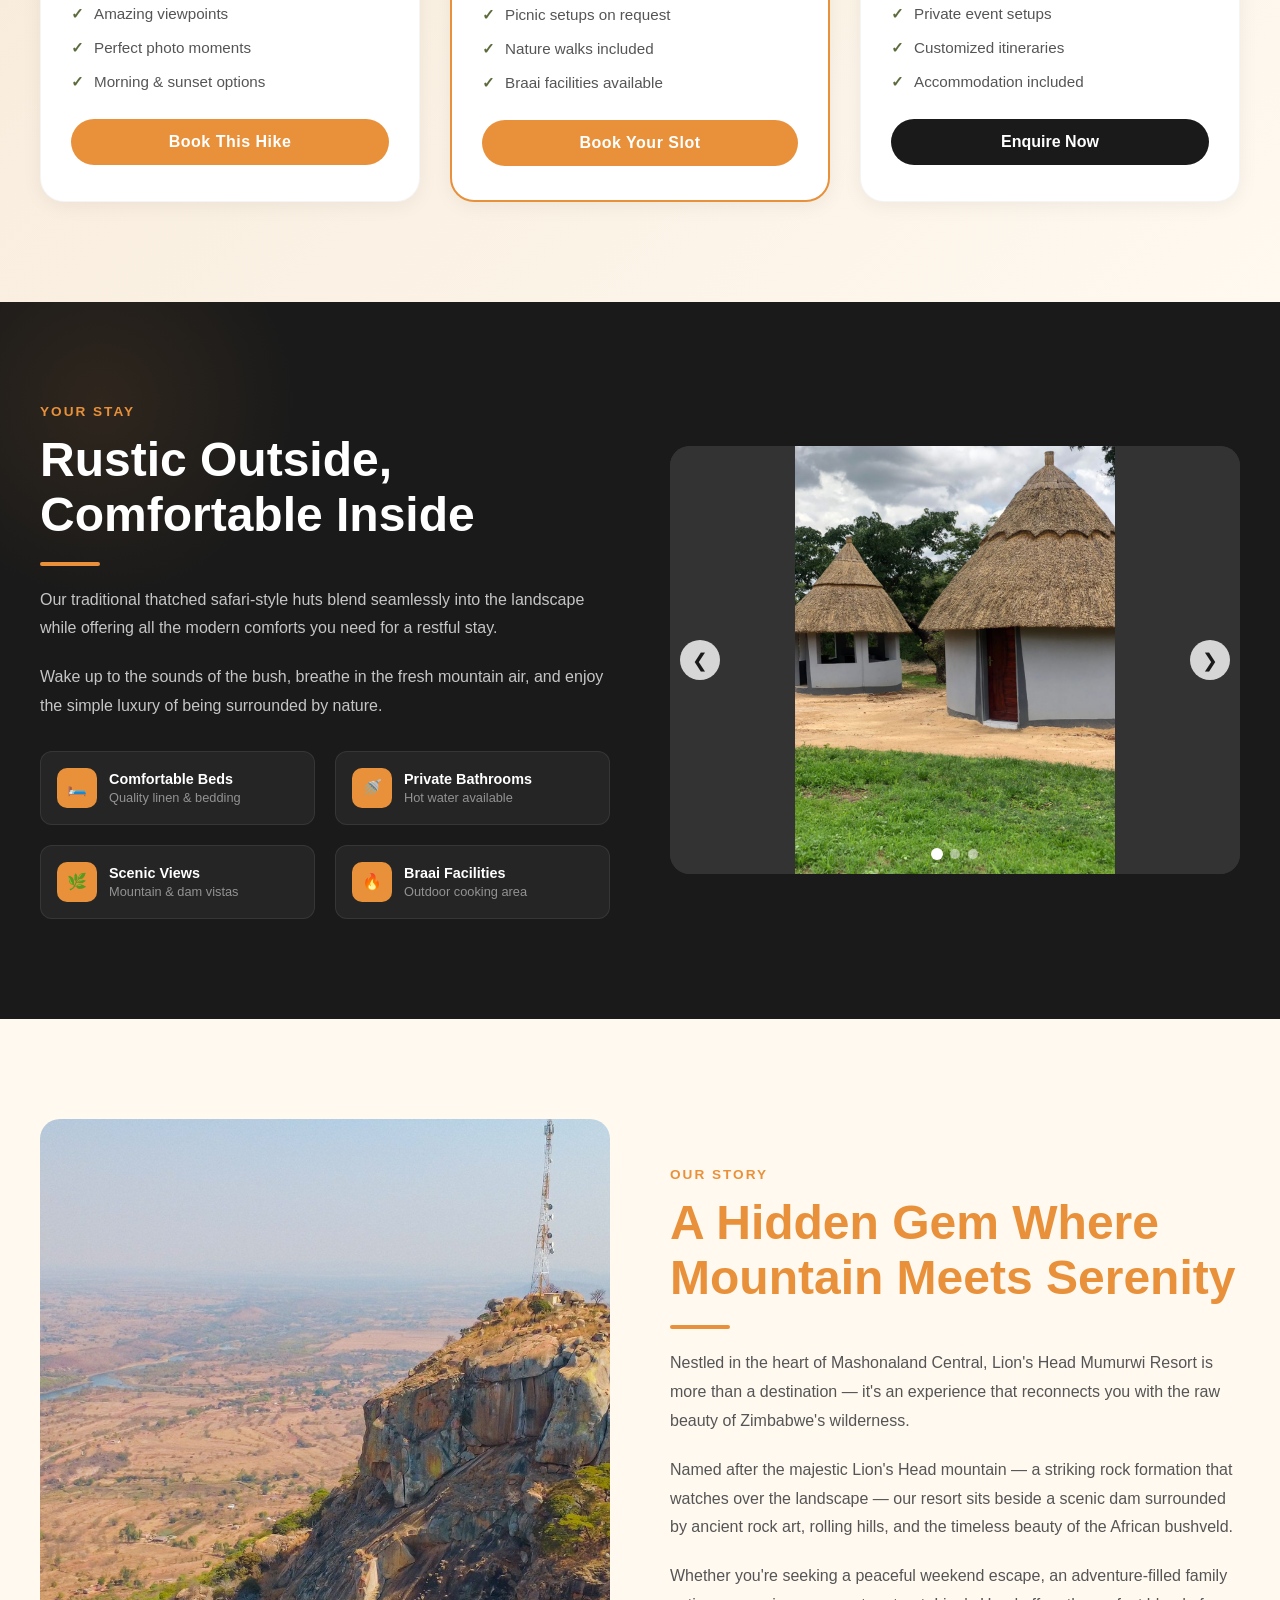
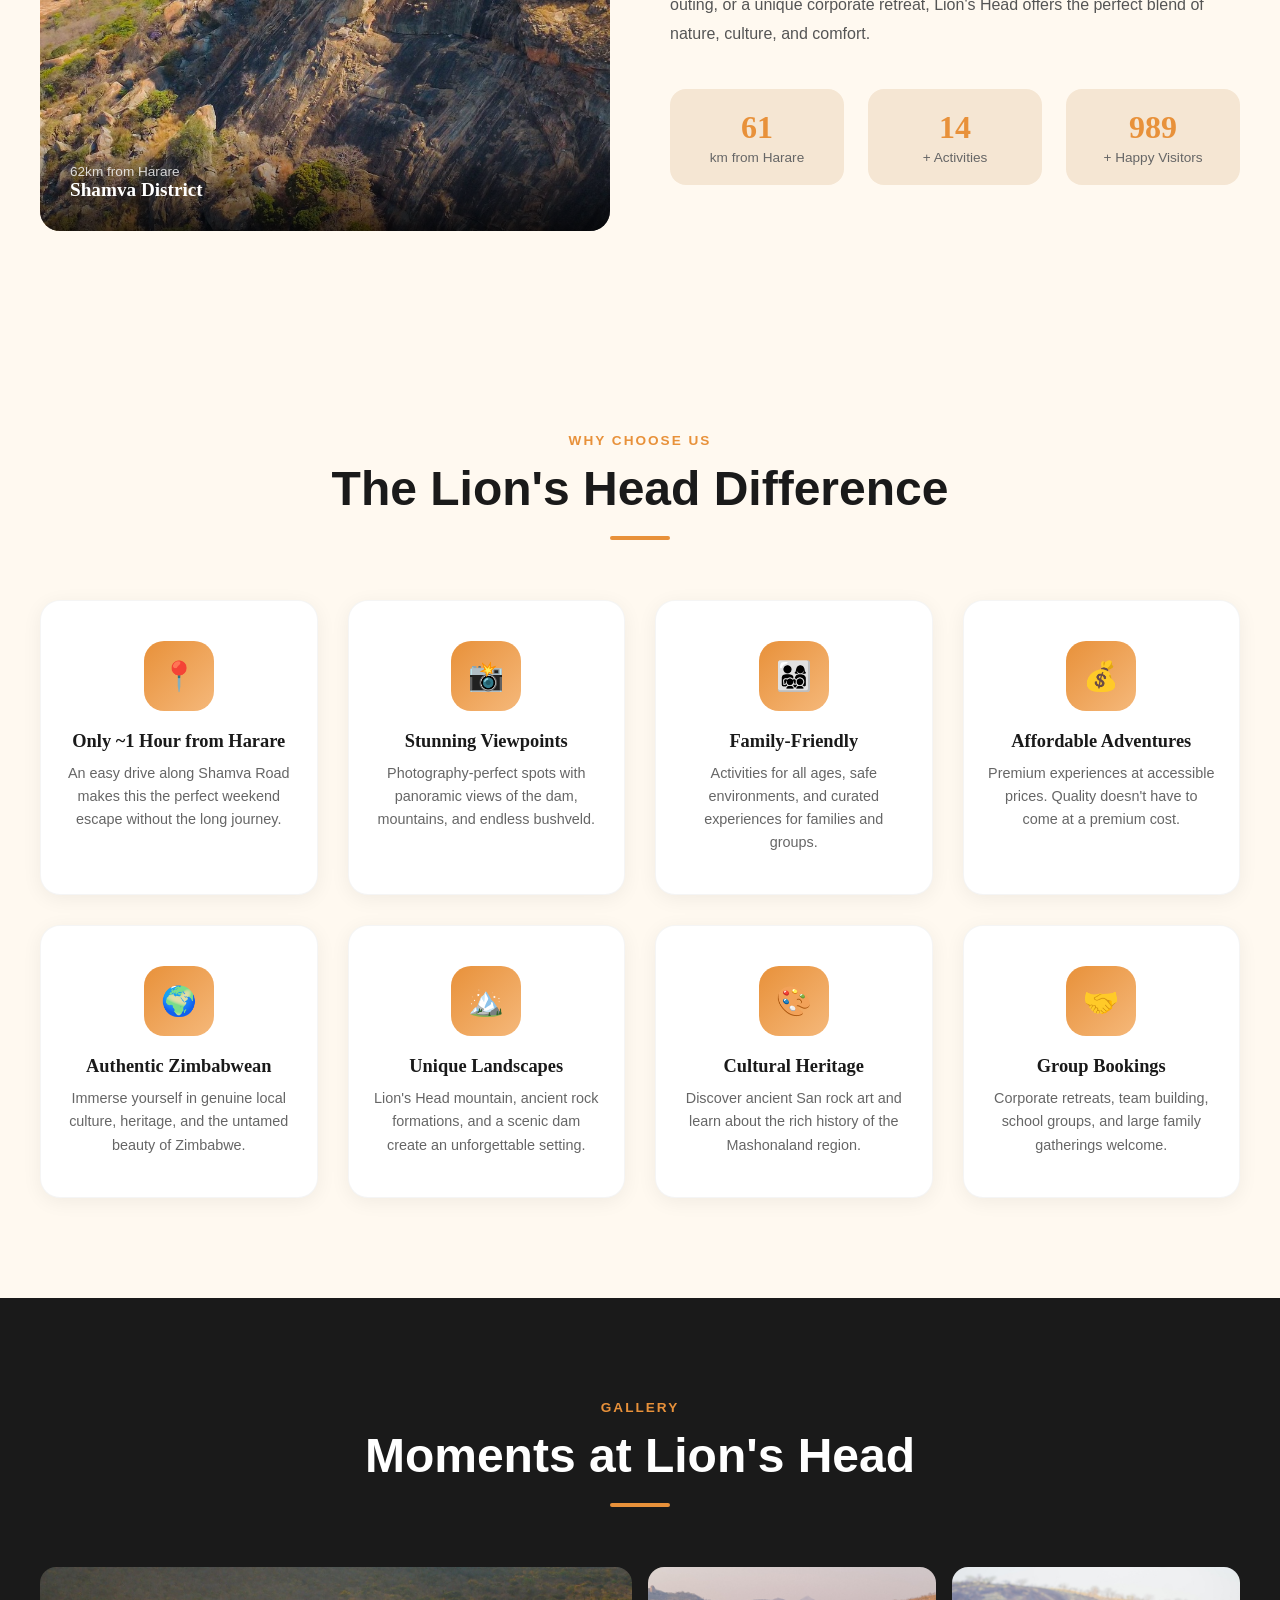
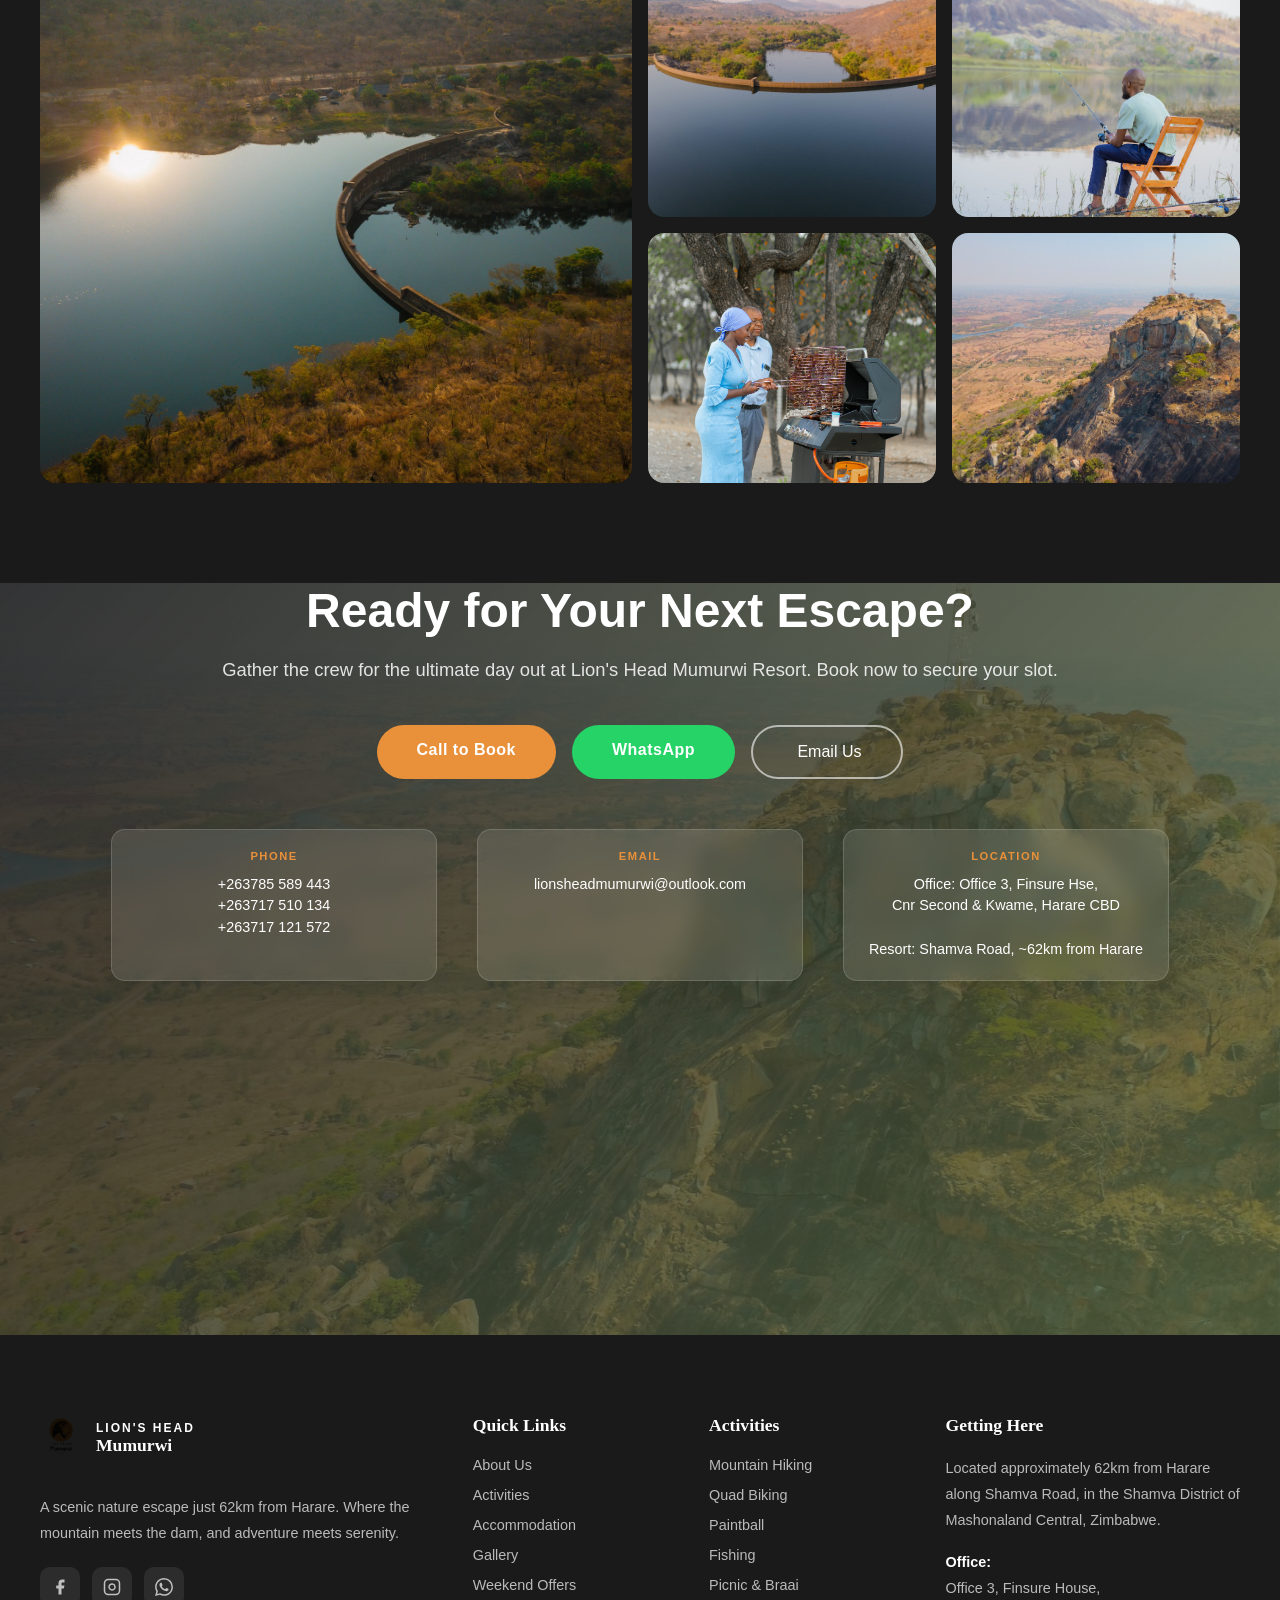
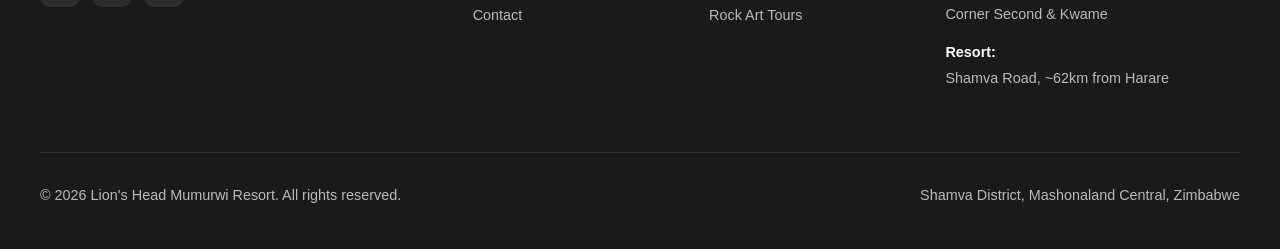
==== commit 0c3f94d9: "Replace AI-generated images with real images from img folder" ====
--- a/index.html
+++ b/index.html
@@ -100,7 +100,7 @@
         </div>
         <div class="activities-grid">
             <div class="activity-card animate-on-scroll" style="transition-delay:0.1s;">
-                <img src="https://image.qwenlm.ai/public_source/e8238fe2-42c8-42d4-871c-18adfd888b13/1255f6855-3624-4acb-a471-b8a15a38db6e.png" alt="Guided Hiking" loading="lazy">
+                <img src="img/mountains1.jpg" alt="Guided Hiking" loading="lazy">
                 <div class="activity-card-overlay">
                     <div class="activity-card-icon"></div>
                     <h3>Guided Mountain Hikes</h3>
@@ -163,7 +163,7 @@
         <div class="offers-grid">
             <div class="offer-card animate-on-scroll" style="transition-delay:0.1s;">
                 <div class="offer-image">
-                    <img src="https://image.qwenlm.ai/public_source/e8238fe2-42c8-42d4-871c-18adfd888b13/1255f6855-3624-4acb-a471-b8a15a38db6e.png" alt="Weekend Hikes" loading="lazy">
+                    <img src="img/mountains1.jpg" alt="Weekend Hikes" loading="lazy">
                 </div>
                 <div class="offer-content">
                     <span style="color:var(--olive); font-weight:600; font-size:0.85rem; text-transform:uppercase; letter-spacing:1px;">Every Weekend</span>
@@ -182,7 +182,7 @@
             <div class="offer-card featured animate-on-scroll" style="transition-delay:0.2s;">
                 <div class="offer-badge">Most Popular</div>
                 <div class="offer-image">
-                    <img src="https://image.qwenlm.ai/public_source/e8238fe2-42c8-42d4-871c-18adfd888b13/16fc05536-45f1-4cf2-be18-459275e40e30.png" alt="Family Fun Weekend" loading="lazy">
+                    <img src="img/quadbike1.jpg" alt="Family Fun Weekend" loading="lazy">
                 </div>
                 <div class="offer-content">
                     <span style="color:var(--orange-primary); font-weight:600; font-size:0.85rem; text-transform:uppercase; letter-spacing:1px;">Best Value</span>
@@ -200,7 +200,7 @@
             </div>
             <div class="offer-card animate-on-scroll" style="transition-delay:0.3s;">
                 <div class="offer-image">
-                    <img src="https://image.qwenlm.ai/public_source/e8238fe2-42c8-42d4-871c-18adfd888b13/10d5c59d7-c426-4299-a27f-4711f64c837c.png" alt="Group Adventure" loading="lazy">
+                    <img src="img/braai1.jpg" alt="Group Adventure" loading="lazy">
                 </div>
                 <div class="offer-content">
                     <span style="color:var(--olive); font-weight:600; font-size:0.85rem; text-transform:uppercase; letter-spacing:1px;">Groups Welcome</span>
